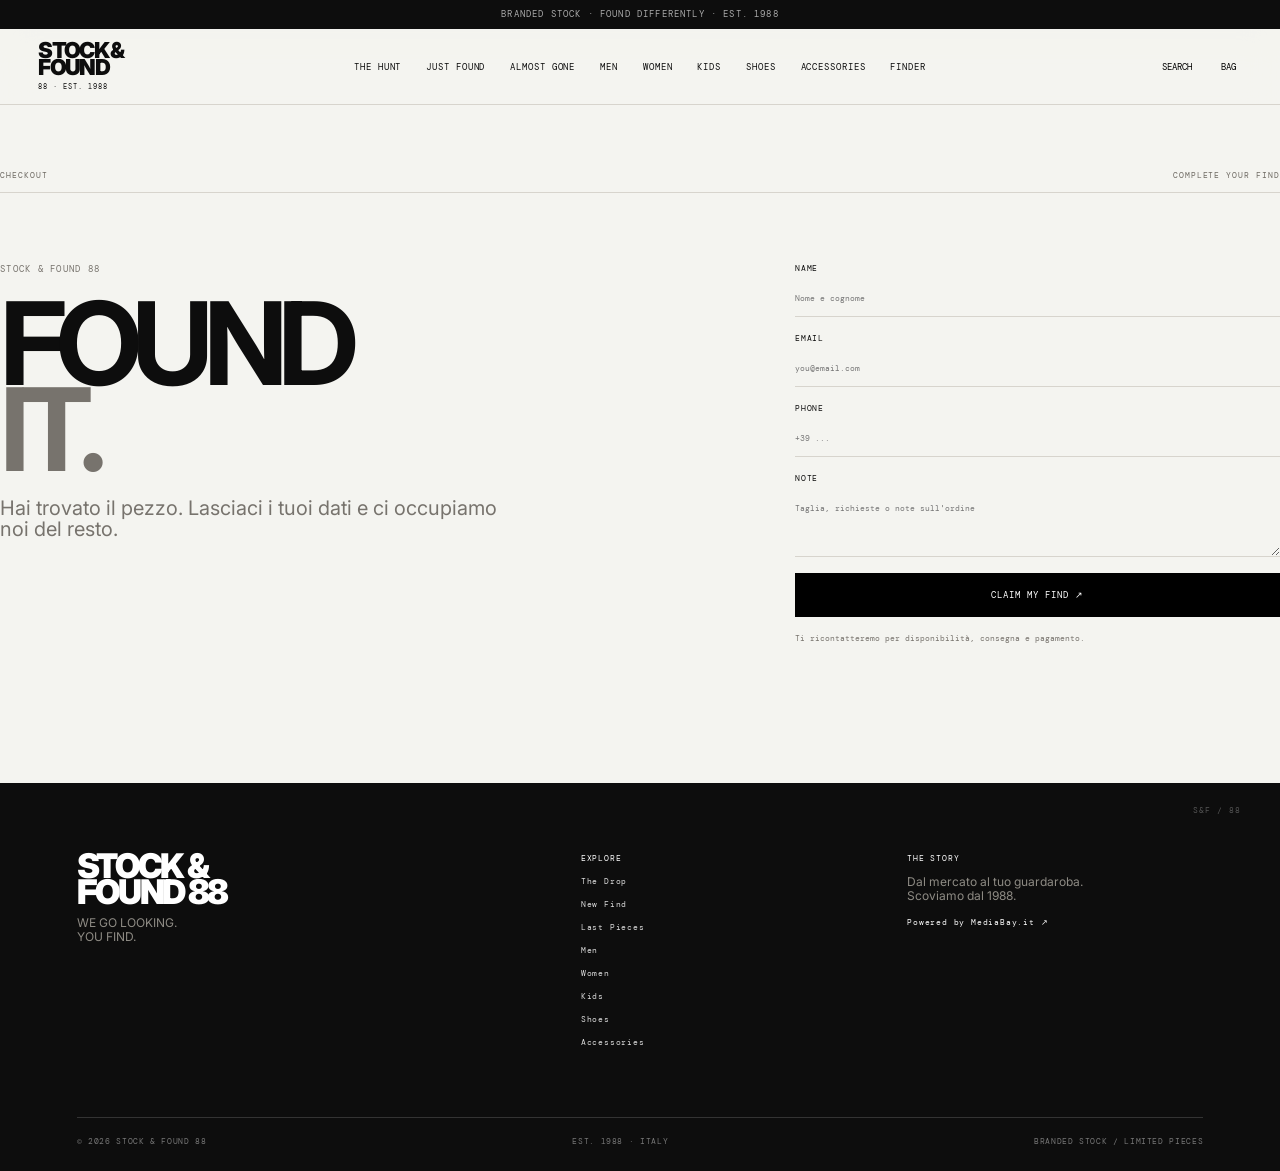
==== checkout.html @ 6264e597 "V6.1 hard fix mobile layout menu and search" ====
<!doctype html><html lang="it"><head><meta charset="utf-8"><meta name="viewport" content="width=device-width,initial-scale=1,viewport-fit=cover"><title>Complete your find — STOCK & FOUND 88</title><link rel="preconnect" href="https://fonts.googleapis.com"><link rel="preconnect" href="https://fonts.gstatic.com" crossorigin><link href="https://fonts.googleapis.com/css2?family=DM+Mono:wght@400;500&family=Inter:wght@400;500;600;700;800;900&display=swap" rel="stylesheet"><link rel="stylesheet" href="styles.css?v=88.5"><link rel="stylesheet" href="v6.css?v=88.6"><link rel="stylesheet" href="v6.1.css?v=88.7"></head><body data-page="checkout"><div id="header"></div><main class="wrap checkout"><div class="line"><span>CHECKOUT</span><span>COMPLETE YOUR FIND</span></div><div class="checkout-grid"><div><div class="eyebrow">STOCK &amp; FOUND 88</div><h1>YOUR<br><em>FIND.</em></h1><p>Hai trovato il pezzo. Ora lasciaci i tuoi dati e ti ricontatteremo per completare l'ordine.</p></div><form id="checkoutForm"><label>NAME<input required name="name" placeholder="Nome e cognome"></label><label>EMAIL<input required type="email" name="email" placeholder="you@email.com"></label><label>PHONE<input name="phone" placeholder="+39 ..."></label><label>NOTE<textarea name="note" rows="4" placeholder="Taglia, richieste o note sull'ordine"></textarea></label><button class="btn dark" type="submit">CONFERMA LA RICHIESTA ↗</button><small>Ti ricontatteremo per disponibilità, consegna e pagamento.</small></form></div></main><div id="footer"></div><script src="js/app.js?v=88.5"></script><script src="js/personality.js?v=88.5"></script><script src="js/v5-interaction-fix.js?v=88.5"></script><script src="js/v6.js?v=88.6"></script><script src="js/v6.1.js?v=88.7"></script></body></html>
---- styles.css ----
:root{--black:#0d0d0d;--paper:#f4f4f0;--grey:#a7a39b;--muted:#77736d;--line:#d7d4cd;--white:#fff;--pad:clamp(18px,3vw,52px);--max:1540px;--ease:cubic-bezier(.2,.72,.2,1)}*{box-sizing:border-box}html{scroll-behavior:smooth}body{margin:0;background:var(--paper);color:var(--black);font-family:Inter,Arial,sans-serif;-webkit-font-smoothing:antialiased}body.lock{overflow:hidden}a{color:inherit;text-decoration:none}button,input,textarea{font:inherit}.wrap{width:min(calc(100% - 2 * var(--pad)),var(--max));margin:auto}.utility{height:29px;background:var(--black);color:#aaa;font:9px/29px 'DM Mono',monospace;letter-spacing:.13em;text-align:center;text-transform:uppercase}.header{height:76px;position:sticky;top:0;z-index:80;background:rgba(244,244,240,.94);backdrop-filter:blur(18px);border-bottom:1px solid var(--line)}.head{height:100%;padding:0 var(--pad);display:grid;grid-template-columns:1fr auto 1fr;align-items:center}.logo{font-weight:900;font-size:22px;line-height:.76;letter-spacing:-.075em}.logo small{display:block;margin-top:7px;font:7px 'DM Mono',monospace;letter-spacing:.14em}.nav{display:flex;gap:25px;font:9px 'DM Mono',monospace;letter-spacing:.1em}.nav a{position:relative}.nav a:after{content:'';position:absolute;left:0;right:100%;bottom:-8px;height:1px;background:var(--black);transition:right .3s}.nav a:hover:after{right:0}.actions{justify-self:end;display:flex;align-items:center;gap:17px;font:9px 'DM Mono',monospace;letter-spacing:.1em}.actions button,.menu{border:0;background:none;cursor:pointer}.menu{display:none;font-size:19px}.hero{min-height:calc(100svh - 105px);display:grid;grid-template-columns:42% 58%;background:var(--black);color:#fff}.hero-copy{padding:38px var(--pad) 42px;display:flex;flex-direction:column;justify-content:space-between}.eyebrow{font:9px 'DM Mono',monospace;letter-spacing:.14em;color:var(--muted)}.hero .eyebrow{color:#8e8b84}.hero h1{font-size:clamp(68px,10vw,155px);line-height:.76;letter-spacing:-.095em;margin:0}.hero h1 span{display:block}.hero h1 em{font-style:normal;color:#8b8881}.hero-copy p{font-size:clamp(19px,2vw,27px);line-height:1.02;letter-spacing:-.04em;color:#bdbab3;margin:28px 0 0}.hero-copy p strong{color:#fff}.hero-bottom{display:flex;align-items:end;justify-content:space-between;gap:20px}.hero-bottom>span{font:8px 'DM Mono',monospace;color:#777;letter-spacing:.1em}.hero-img{position:relative;display:block;overflow:hidden;background:#222}.hero-img img{width:100%;height:100%;object-fit:cover;display:block;filter:saturate(.82);transition:transform 1.2s var(--ease)}.hero-img:hover img{transform:scale(1.035)}.hero-code{position:absolute;top:25px;right:27px;font:9px 'DM Mono',monospace;letter-spacing:.12em}.hero-tag{position:absolute;left:27px;bottom:27px;border:1px solid rgba(255,255,255,.65);padding:12px 14px;font:9px/1.4 'DM Mono',monospace;letter-spacing:.1em}.btn{display:inline-flex;align-items:center;justify-content:center;gap:16px;padding:16px 20px;font:9px 'DM Mono',monospace;letter-spacing:.11em;border:0;cursor:pointer}.btn.light{background:#fff;color:#000}.btn.dark{background:#000;color:#fff}.btn b{font-size:12px}.marquee{overflow:hidden;white-space:nowrap;border-top:1px solid var(--line);border-bottom:1px solid var(--line);padding:20px 0;font-size:clamp(23px,3.5vw,52px);font-weight:900;letter-spacing:-.055em}.marquee div{display:inline-block;animation:marquee 24s linear infinite}.marquee i{font-style:normal;color:#8c8880;padding:0 20px}@keyframes marquee{to{transform:translateX(-50%)}}.section{padding:clamp(90px,12vw,175px) 0}.line{display:flex;justify-content:space-between;gap:20px;border-bottom:1px solid var(--line);padding-bottom:12px;font:8px 'DM Mono',monospace;letter-spacing:.12em;color:#6d6962}.manifesto{display:grid;grid-template-columns:1.2fr .8fr;gap:8vw;margin-top:55px}.manifesto h2{font-size:clamp(64px,9vw,140px);line-height:.77;letter-spacing:-.085em;margin:0}.manifesto em,.darkband em,.split em,.closing em,.shop-title em,.checkout h1 em{font-style:normal;color:#77736d}.manifesto p{font-size:clamp(20px,2vw,28px);line-height:1.06;letter-spacing:-.035em;margin:0 0 35px}.arrow{display:inline-flex;padding-bottom:8px;border-bottom:1px solid currentColor;font:9px 'DM Mono',monospace;letter-spacing:.11em}.grid{display:grid;grid-template-columns:repeat(4,1fr);gap:12px;margin-top:34px}.card{display:block;min-width:0}.media{aspect-ratio:4/5;background:#e5e2db;overflow:hidden;position:relative}.media img{width:100%;height:100%;object-fit:cover;display:block;transition:transform .8s var(--ease)}.card:hover .media img{transform:scale(1.035)}.badge{position:absolute;top:12px;left:12px;background:#fff;padding:7px 9px;font:8px 'DM Mono',monospace;letter-spacing:.08em}.meta{padding:13px 0 22px}.meta small,.meta span{display:block;font:8px 'DM Mono',monospace;letter-spacing:.08em}.meta strong{display:block;font-size:14px;line-height:1.1;margin:6px 0}.meta del{color:#8a8780;margin-right:6px}.section-cta{display:flex;justify-content:flex-end;margin-top:12px}.darkband{background:var(--black);color:#fff;padding:clamp(90px,12vw,180px) 0}.darkband-inner{display:grid;grid-template-columns:1.2fr .8fr;gap:8vw;align-items:end}.darkband h2{font-size:clamp(65px,9vw,145px);line-height:.76;letter-spacing:-.085em;margin:32px 0 0}.darkband p{font-size:22px;line-height:1.05;color:#aaa69f;max-width:480px;margin:0 0 34px}.categories{padding:clamp(90px,12vw,160px) 0}.category-grid{display:grid;grid-template-columns:repeat(5,1fr);margin-top:20px;border-left:1px solid var(--line)}.category-grid a{min-height:230px;border-right:1px solid var(--line);border-bottom:1px solid var(--line);padding:18px;display:flex;flex-direction:column;justify-content:space-between;transition:background .3s,color .3s}.category-grid a:hover{background:#0d0d0d;color:#fff}.category-grid span,.category-grid i{font:8px 'DM Mono',monospace;color:#77736d}.category-grid i{align-self:flex-end}.category-grid b{font-size:clamp(22px,3vw,42px);letter-spacing:-.06em}.split{display:grid;grid-template-columns:1fr 1fr;min-height:700px;background:#111;color:#fff}.split .image{min-height:600px;overflow:hidden}.split .image img{width:100%;height:100%;object-fit:cover;filter:grayscale(.15);display:block}.split .copy{padding:80px var(--pad);display:flex;flex-direction:column;justify-content:center}.split .copy h2{font-size:clamp(62px,8vw,125px);line-height:.76;letter-spacing:-.085em;margin:32px 0}.split .copy p{font-size:20px;line-height:1.05;color:#aaa69f;max-width:500px}.stamp{margin-top:70px;font:8px 'DM Mono',monospace;letter-spacing:.12em;color:#666}.closing{padding:clamp(100px,14vw,200px) 0}.closing h2{font-size:clamp(62px,9vw,145px);line-height:.76;letter-spacing:-.085em;margin:32px 0 45px}.foot{background:#0d0d0d;color:#fff;padding:70px var(--pad) 25px}.footgrid{width:min(calc(100% - 2*var(--pad)),var(--max));margin:auto;display:grid;grid-template-columns:1.4fr .8fr 1fr;gap:7vw}.footbrand{font-weight:900;font-size:34px;line-height:.75;letter-spacing:-.07em}.foot p{color:#8e8b84;font-size:12px;line-height:1.2}.foot small,.foot a{display:block;font:8px 'DM Mono',monospace;letter-spacing:.1em}.foot a{margin-top:13px;color:#ddd}.footbottom{width:min(calc(100% - 2*var(--pad)),var(--max));margin:70px auto 0;border-top:1px solid #333;padding-top:18px;display:flex;justify-content:space-between;gap:15px;color:#777;font:8px 'DM Mono',monospace;letter-spacing:.08em}.footpowered{color:#fff!important}.overlay{position:fixed;inset:0;background:rgba(0,0,0,.46);z-index:90;opacity:0;visibility:hidden;transition:.3s}.overlay.open{opacity:1;visibility:visible}.cart{position:fixed;z-index:100;right:0;top:0;height:100dvh;width:min(440px,100%);background:var(--paper);transform:translateX(100%);transition:transform .45s var(--ease);padding:25px;display:flex;flex-direction:column}.cart.open{transform:none}.carttop{display:flex;justify-content:space-between;border-bottom:1px solid var(--line);padding-bottom:16px;font:9px 'DM Mono',monospace;letter-spacing:.1em}.carttop button{border:0;background:none;cursor:pointer}.cartlist{flex:1;overflow:auto;padding:20px 0}.cartitem{display:grid;grid-template-columns:76px 1fr;gap:14px;margin-bottom:20px}.cartitem img{width:76px;height:96px;object-fit:cover;background:#ddd}.cartitem small,.cartitem span{display:block;font:8px 'DM Mono',monospace;color:#777}.cartitem strong{display:block;font-size:13px;margin:5px 0}.cartbottom{border-top:1px solid var(--line);padding-top:18px}.carttotal{display:flex;justify-content:space-between;font:9px 'DM Mono',monospace;margin-bottom:15px}.cartbottom .btn{width:100%}.shop-page{padding-top:65px}.shophead{padding-bottom:20px}.shop-title{display:grid;grid-template-columns:1fr .5fr;gap:8vw;align-items:end;padding:50px 0 45px}.shop-title h1{font-size:clamp(80px,12vw,180px);line-height:.73;letter-spacing:-.095em;margin:15px 0 0}.shop-title p{font-size:20px;line-height:1.05;color:#77736d;margin:0 0 8px}.filters{display:flex;flex-wrap:wrap;gap:8px}.filter{border:1px solid var(--line);background:transparent;padding:10px 13px;font:8px 'DM Mono',monospace;letter-spacing:.1em;cursor:pointer}.filter.active,.filter:hover{background:#0d0d0d;color:#fff;border-color:#0d0d0d}.shop-tools{border-top:1px solid var(--line);border-bottom:1px solid var(--line);padding:13px 0;display:flex;justify-content:space-between;font:8px 'DM Mono',monospace;letter-spacing:.1em;color:#77736d}.shop-grid-section{padding-top:20px}.crumb{padding:28px 0 0;font:8px 'DM Mono',monospace;letter-spacing:.1em;color:#77736d}.product{display:grid;grid-template-columns:1.1fr .9fr;gap:8vw;padding:25px 0 120px}.product-image{background:#e4e1da;min-height:720px}.product-image img{width:100%;height:100%;min-height:720px;object-fit:cover;display:block}.product-info{padding-top:30px;position:sticky;top:120px;height:max-content}.product-info h1{font-size:clamp(42px,6vw,86px);line-height:.82;letter-spacing:-.075em;margin:25px 0}.price{font:14px 'DM Mono',monospace;border-bottom:1px solid var(--line);padding-bottom:20px}.price del{color:#888;margin-left:10px}.product-info>p{font-size:18px;line-height:1.08;max-width:520px;color:#65615b}.sizes{display:flex;flex-wrap:wrap;gap:6px;margin:12px 0 20px}.size{min-width:48px;padding:12px;border:1px solid var(--line);background:transparent;font:9px 'DM Mono',monospace;cursor:pointer}.size.active,.size:hover{background:#0d0d0d;color:#fff;border-color:#0d0d0d}.add{width:100%;padding:18px;background:#0d0d0d;color:#fff;border:0;font:9px 'DM Mono',monospace;letter-spacing:.11em;cursor:pointer}.note{margin-top:18px;padding-top:18px;border-top:1px solid var(--line);font:8px/1.5 'DM Mono',monospace;color:#77736d}.checkout{padding-top:65px;padding-bottom:140px}.checkout-grid{display:grid;grid-template-columns:1fr .7fr;gap:8vw;padding-top:70px}.checkout h1{font-size:clamp(70px,9vw,140px);line-height:.75;letter-spacing:-.085em;margin:25px 0}.checkout-grid>div>p{font-size:20px;line-height:1.05;color:#77736d;max-width:520px}.checkout form{display:grid;gap:16px}.checkout label{display:grid;gap:7px;font:8px 'DM Mono',monospace;letter-spacing:.1em}.checkout input,.checkout textarea{width:100%;border:0;border-bottom:1px solid var(--line);background:transparent;padding:13px 0;outline:0}.checkout textarea{resize:vertical}.checkout small{font:8px 'DM Mono',monospace;color:#77736d}@media(max-width:900px){.nav{display:none}.menu{display:block}.head{grid-template-columns:40px 1fr auto}.logo{text-align:center;font-size:20px}.hero{grid-template-columns:1fr;min-height:auto}.hero-copy{min-height:570px}.hero-img{height:70svh;min-height:470px}.hero-bottom{align-items:center}.grid{grid-template-columns:repeat(2,1fr)}.manifesto,.darkband-inner,.shop-title,.checkout-grid,.product{grid-template-columns:1fr}.manifesto{gap:50px}.darkband-inner{gap:55px}.category-grid{grid-template-columns:repeat(2,1fr)}.category-grid a{min-height:180px}.split{grid-template-columns:1fr}.split .image{min-height:500px}.split .copy{min-height:550px}.footgrid{grid-template-columns:1fr 1fr}.product-image,.product-image img{min-height:550px}.product-info{position:static}.shop-page{padding-top:40px}}@media(max-width:600px){.utility{font-size:7px}.hero-copy{min-height:510px;padding-top:25px}.hero h1{font-size:clamp(62px,19vw,105px)}.hero-copy p{font-size:20px}.hero-bottom{display:block}.hero-bottom .btn{margin-bottom:18px}.hero-bottom>span{display:block}.hero-img{height:62svh;min-height:430px}.hero-tag{font-size:8px;left:16px;bottom:16px}.hero-code{right:16px;top:16px}.section{padding:75px 0}.line{font-size:7px}.manifesto h2,.darkband h2,.split .copy h2,.closing h2{font-size:clamp(58px,17vw,96px)}.manifesto p,.darkband p{font-size:18px}.grid{gap:8px}.meta{padding:10px 0 18px}.meta strong{font-size:12px}.category-grid a{min-height:150px;padding:13px}.category-grid b{font-size:24px}.split .image{min-height:430px}.split .copy{padding:70px var(--pad);min-height:500px}.footgrid{grid-template-columns:1fr;gap:35px}.footbottom{margin-top:50px;flex-direction:column}.shop-title{padding:35px 0}.shop-title h1{font-size:clamp(72px,22vw,120px)}.shop-title p{font-size:18px}.filters{gap:6px}.filter{padding:9px 10px}.shop-tools{font-size:7px}.product{padding-bottom:80px}.product-image,.product-image img{min-height:480px}.product-info h1{font-size:52px}.checkout{padding-top:40px}.checkout-grid{padding-top:50px}.checkout h1{font-size:78px}}
/* STOCK & FOUND 88 — V4 ART DIRECTION
   Copy-first editorial layer: asymmetry, stronger hierarchy, quieter luxury.
*/
.hero{position:relative;overflow:hidden}
.hero-copy{position:relative;z-index:2}
.hero-copy:after{content:'88';position:absolute;right:-.04em;bottom:-.18em;font:900 clamp(180px,24vw,420px)/.7 Inter,sans-serif;letter-spacing:-.12em;color:rgba(255,255,255,.035);pointer-events:none}
.hero-img:before{content:'FOUND / 0088';position:absolute;left:27px;top:25px;z-index:2;font:8px 'DM Mono',monospace;letter-spacing:.14em;color:rgba(255,255,255,.72)}
.hero-tag{backdrop-filter:blur(8px);background:rgba(0,0,0,.12)}
.marquee{background:var(--paper)}
.marquee div{animation-duration:30s}
.card .media:after{content:'';position:absolute;inset:0;border:1px solid rgba(13,13,13,.06);pointer-events:none}
.card .meta{position:relative}
.card .meta:before{content:'FIND';position:absolute;right:0;top:14px;font:7px 'DM Mono',monospace;letter-spacing:.12em;color:#aaa69f}
.drop .grid{margin-top:45px}
.darkband{position:relative;overflow:hidden}
.darkband:after{content:'MARKET → ONLINE';position:absolute;right:-10px;bottom:30px;transform:rotate(-90deg);transform-origin:right bottom;font:8px 'DM Mono',monospace;letter-spacing:.18em;color:#3d3b38}
.category-grid a{min-height:250px}
.category-grid a:nth-child(3){background:#ebe9e3}
.category-grid a:nth-child(3):hover{background:#0d0d0d}
.category-grid a:nth-child(5){grid-column:span 2}
.split{position:relative}
.split .image{position:relative}
.split .image:after{content:'EST. 1988';position:absolute;right:22px;bottom:20px;font:8px 'DM Mono',monospace;letter-spacing:.13em;color:#fff}
.split .copy{position:relative}
.split .copy:before{content:'88';position:absolute;right:var(--pad);top:55px;font:900 120px/.7 Inter,sans-serif;letter-spacing:-.1em;color:#1f1f1f}
.closing{background:var(--paper);position:relative}
.closing .wrap{position:relative}
.closing .wrap:after{content:'FOUND DIFFERENTLY';position:absolute;right:var(--pad);bottom:0;font:8px 'DM Mono',monospace;letter-spacing:.14em;color:#aaa69f}
.foot{position:relative}
.foot:before{content:'S&F / 88';position:absolute;right:var(--pad);top:22px;font:8px 'DM Mono',monospace;letter-spacing:.14em;color:#555}
.product-image{position:relative}
.product-image:after{content:'FOUND / SELECTED STOCK';position:absolute;left:18px;bottom:18px;padding:8px 10px;background:rgba(244,244,240,.92);font:8px 'DM Mono',monospace;letter-spacing:.1em}
.product-info h1{max-width:720px}
.add{transition:transform .25s var(--ease),letter-spacing .25s var(--ease)}
.add:hover{transform:translateY(-2px);letter-spacing:.15em}
.btn{transition:transform .25s var(--ease),background .25s var(--ease)}
.btn:hover{transform:translateY(-2px)}
@media(max-width:900px){
 .category-grid a{min-height:190px}
 .category-grid a:nth-child(5){grid-column:span 2}
 .hero-copy:after{font-size:220px}
 .darkband:after{display:none}
}
@media(max-width:600px){
 .hero-copy:after{font-size:170px;right:-15px;bottom:-5px}
 .hero-img:before{left:16px;top:16px}
 .hero-tag{background:rgba(0,0,0,.2)}
 .drop .grid{margin-top:32px}
 .category-grid a{min-height:155px}
 .category-grid a:nth-child(5){grid-column:span 2}
 .split .copy:before{font-size:90px;top:30px}
 .closing .wrap:after{display:none}
 .foot:before{display:none}
 .product-image:after{left:12px;bottom:12px;font-size:7px}
}
/* V4 STORE-HOME FEATURE LAYER */
.home-discovery{padding:clamp(75px,10vw,145px) 0}
.discovery-grid{display:grid;grid-template-columns:repeat(4,1fr);border-left:1px solid var(--line);margin-top:28px}
.discovery-grid a{min-height:300px;border-right:1px solid var(--line);border-bottom:1px solid var(--line);padding:18px;display:flex;flex-direction:column;justify-content:space-between;transition:.3s}
.discovery-grid a:hover{background:#0d0d0d;color:#fff}
.discovery-grid span,.discovery-grid small{font:8px 'DM Mono',monospace;letter-spacing:.12em;color:#77736d}
.discovery-grid a:hover span,.discovery-grid a:hover small{color:#aaa69f}
.discovery-grid b{font-size:clamp(28px,3.7vw,58px);line-height:.8;letter-spacing:-.07em}
.discovery-grid em{font-style:normal;color:#77736d}
.brand-wall{display:grid;grid-template-columns:repeat(3,1fr);margin-top:30px;border-left:1px solid var(--line)}
.brand-wall a{min-height:145px;padding:18px;border-right:1px solid var(--line);border-bottom:1px solid var(--line);display:flex;flex-direction:column;justify-content:space-between;transition:.3s}
.brand-wall a:hover{background:#0d0d0d;color:#fff}
.brand-wall span,.brand-wall i{font:8px 'DM Mono',monospace;color:#77736d}
.brand-wall b{font-size:clamp(22px,3vw,42px);letter-spacing:-.06em}
.brand-wall i{align-self:flex-end}
.brand-empty{padding:35px;font:9px 'DM Mono',monospace;color:#77736d}
.newsletter{background:#0d0d0d;color:#fff;padding:clamp(80px,10vw,150px) 0}
.newsletter-inner{display:grid;grid-template-columns:1fr .7fr;gap:8vw;align-items:end}
.newsletter h2{font-size:clamp(58px,8vw,125px);line-height:.76;letter-spacing:-.08em;margin:25px 0}
.newsletter p{max-width:500px;color:#aaa69f;font-size:20px;line-height:1.05}
.newsletter form{display:grid;gap:20px}
.newsletter label{font:8px 'DM Mono',monospace;letter-spacing:.1em}
.newsletter input{display:block;width:100%;margin-top:8px;padding:15px 0;border:0;border-bottom:1px solid #444;background:transparent;color:#fff;outline:none}
.newsletter input::placeholder{color:#666}
.newsletter small{font:8px 'DM Mono',monospace;color:#777}
.search-panel{position:fixed;inset:105px 0 auto 0;z-index:79;background:rgba(244,244,240,.98);border-bottom:1px solid var(--line);transform:translateY(-120%);transition:.4s var(--ease);padding:25px var(--pad) 35px}
.search-panel.open{transform:none}
.search-inner{width:min(100%,var(--max));margin:auto;display:flex;gap:25px;align-items:center;border-bottom:1px solid var(--black);padding-bottom:14px}
.search-inner input{flex:1;border:0;background:transparent;outline:0;font-size:clamp(24px,4vw,55px);font-weight:700;letter-spacing:-.06em}
.search-inner button{border:0;background:none;font:8px 'DM Mono',monospace;cursor:pointer}
.search-results{width:min(100%,var(--max));margin:18px auto 0;display:grid;grid-template-columns:repeat(4,1fr);gap:12px}
.search-results a{display:grid;grid-template-columns:55px 1fr;gap:10px;align-items:center}
.search-results img{width:55px;height:68px;object-fit:cover}
.search-results small,.search-results span{display:block;font:7px 'DM Mono',monospace;color:#777}
.search-results strong{display:block;font-size:12px;margin:3px 0}
.search-results>p{font:9px 'DM Mono',monospace;color:#777}
@media(max-width:900px){.discovery-grid{grid-template-columns:repeat(2,1fr)}.brand-wall{grid-template-columns:repeat(2,1fr)}.newsletter-inner{grid-template-columns:1fr;gap:45px}.search-results{grid-template-columns:repeat(2,1fr)}}
@media(max-width:600px){.discovery-grid{grid-template-columns:1fr 1fr}.discovery-grid a{min-height:190px;padding:13px}.discovery-grid b{font-size:27px}.brand-wall{grid-template-columns:1fr 1fr}.brand-wall a{min-height:120px;padding:13px}.brand-wall b{font-size:20px}.newsletter h2{font-size:clamp(55px,16vw,90px)}.newsletter p{font-size:18px}.search-panel{inset:105px 0 auto 0;padding:20px 16px 25px}.search-results{grid-template-columns:1fr}.search-inner input{font-size:28px}}
/* V5 — PERSONALITY / HUNT LANGUAGE */
:root{
  --hunt-red:#c43b2f;
}
body:after{
  content:'';
  position:fixed;
  inset:0;
  pointer-events:none;
  z-index:9999;
  border:0 solid transparent;
}
.hero .hero-tag,
.badge{
  text-transform:uppercase;
}
.hero .hero-tag:before{
  content:'FOUND / ';
  opacity:.55;
}
.discovery-grid a:nth-child(2) b em{
  color:var(--hunt-red);
}
.discovery-grid a:hover b em{
  color:#aaa69f;
}
.card .badge{
  letter-spacing:.12em;
}
.card:hover .badge{
  background:#0d0d0d;
  color:#fff;
}
.product-info .add{
  text-transform:uppercase;
}
.newsletter{
  position:relative;
  overflow:hidden;
}
.newsletter:after{
  content:'KEEP LOOKING.';
  position:absolute;
  right:-20px;
  bottom:-35px;
  font:900 clamp(100px,16vw,260px)/.7 Inter,sans-serif;
  letter-spacing:-.1em;
  color:rgba(255,255,255,.035);
  pointer-events:none;
}
@media(max-width:600px){
  .newsletter:after{font-size:110px;right:-8px;bottom:-5px}
}
---- v6.css ----
/* STOCK & FOUND 88 — V6 REAL STORE */
.v6-finder{padding:clamp(80px,11vw,155px) 0;background:#ebe9e3}
.v6-finder .line{border-color:#c9c5bd}
.v6-finder-grid{display:grid;grid-template-columns:1.15fr .85fr;gap:8vw;margin-top:48px;align-items:end}
.v6-finder h2{font-size:clamp(62px,9vw,145px);line-height:.74;letter-spacing:-.09em;margin:0}
.v6-finder h2 em{font-style:normal;color:#77736d}
.v6-finder-copy p{font-size:clamp(18px,2vw,25px);line-height:1.04;max-width:500px;color:#55514b}
.v6-finder-form{display:grid;grid-template-columns:1fr 1fr;gap:10px;margin-top:32px}
.v6-finder-form label{font:8px 'DM Mono',monospace;letter-spacing:.12em}
.v6-finder-form select,.v6-finder-form input{width:100%;margin-top:8px;border:0;border-bottom:1px solid #aaa69f;background:transparent;padding:13px 0;outline:0;color:#0d0d0d}
.v6-finder-form .full{grid-column:1/-1}
.v6-finder-result{margin-top:28px;font:9px 'DM Mono',monospace;letter-spacing:.1em;color:#77736d;min-height:16px}
.v6-finder .btn{margin-top:18px}
.v6-huntband{background:#0d0d0d;color:#fff;padding:clamp(80px,10vw,145px) 0}
.v6-hunt-grid{display:grid;grid-template-columns:1fr 1fr;gap:8vw;align-items:end}
.v6-hunt-grid h2{font-size:clamp(60px,8vw,130px);line-height:.75;letter-spacing:-.085em;margin:25px 0 0}
.v6-hunt-grid h2 em{font-style:normal;color:#77736d}
.v6-hunt-grid p{font-size:20px;line-height:1.05;color:#aaa69f;max-width:500px}
.v6-status{font:8px 'DM Mono',monospace;letter-spacing:.1em;margin-top:9px;color:#77736d}
.v6-card-stock{display:flex;justify-content:space-between;gap:10px;align-items:center}
.v6-card-stock .v6-status{margin:0}
.v6-real-store-note{font:8px 'DM Mono',monospace;letter-spacing:.1em;color:#77736d;margin-top:20px}
.v6-newsletter-clean small{display:none!important}
.mobile-menu .v6-finder-link{border-top:1px solid rgba(0,0,0,.12);margin-top:8px;padding-top:24px}
@media(max-width:900px){
 .v6-finder-grid,.v6-hunt-grid{grid-template-columns:1fr;gap:45px}
 .v6-finder-form{grid-template-columns:1fr 1fr}
}
@media(max-width:600px){
 .v6-finder{padding:75px 0}
 .v6-finder-grid{margin-top:35px}
 .v6-finder-form{grid-template-columns:1fr}
 .v6-finder-form .full{grid-column:auto}
 .v6-finder h2{font-size:clamp(58px,18vw,94px)}
 .v6-hunt-grid h2{font-size:clamp(58px,17vw,94px)}
}
---- v6.1.css ----
/* V6.1 — MOBILE / LAYOUT HARD FIX */
html,body{width:100%!important;max-width:none!important;overflow-x:hidden!important}
main{width:100%!important;max-width:none!important;margin:0!important;padding-left:0!important;padding-right:0!important}
.hero{width:100%!important;max-width:none!important}
.hero-copy,.hero-img{min-width:0!important}
@media(max-width:900px){
  .hero{display:grid!important;grid-template-columns:1fr!important;width:100%!important}
  .hero-copy{width:100%!important}
  .hero-img{width:100%!important}
}
/* SEARCH MUST BE CLOSED ON LOAD */
.search-panel{
  display:none!important;
  visibility:hidden!important;
  opacity:0!important;
  pointer-events:none!important;
  transform:none!important;
}
.search-panel.open{
  display:block!important;
  visibility:visible!important;
  opacity:1!important;
  pointer-events:auto!important;
  transform:none!important;
}
@media(max-width:900px){
  .search-panel{top:105px!important;left:0!important;right:0!important;width:100%!important}
}
/* MOBILE MENU */
.mobile-menu{
  position:fixed!important;
  inset:0!important;
  width:100%!important;
  height:100dvh!important;
  z-index:9990!important;
  background:var(--paper,#f4f4f0)!important;
  overflow:auto!important;
  padding:90px 24px 30px!important;
  display:flex!important;
  flex-direction:column!important;
  gap:0!important;
  visibility:hidden!important;
  opacity:0!important;
  pointer-events:none!important;
  transform:translateX(100%)!important;
  transition:transform .35s ease,opacity .2s ease!important;
}
.mobile-menu.open{
  visibility:visible!important;
  opacity:1!important;
  pointer-events:auto!important;
  transform:translateX(0)!important;
}
.mobile-menu a{
  display:block!important;
  padding:18px 0!important;
  border-bottom:1px solid var(--line,#d7d4cd)!important;
  font:900 clamp(28px,8vw,48px)/.9 Inter,Arial,sans-serif!important;
  letter-spacing:-.06em!important;
}
.mobile-menu-top{
  position:absolute!important;
  top:24px!important;
  left:24px!important;
  right:24px!important;
  display:flex!important;
  justify-content:space-between!important;
  align-items:center!important;
  font:8px 'DM Mono',monospace!important;
  letter-spacing:.1em!important;
}
.mobile-menu-top button{
  border:0!important;
  background:none!important;
  font:8px 'DM Mono',monospace!important;
  cursor:pointer!important;
}
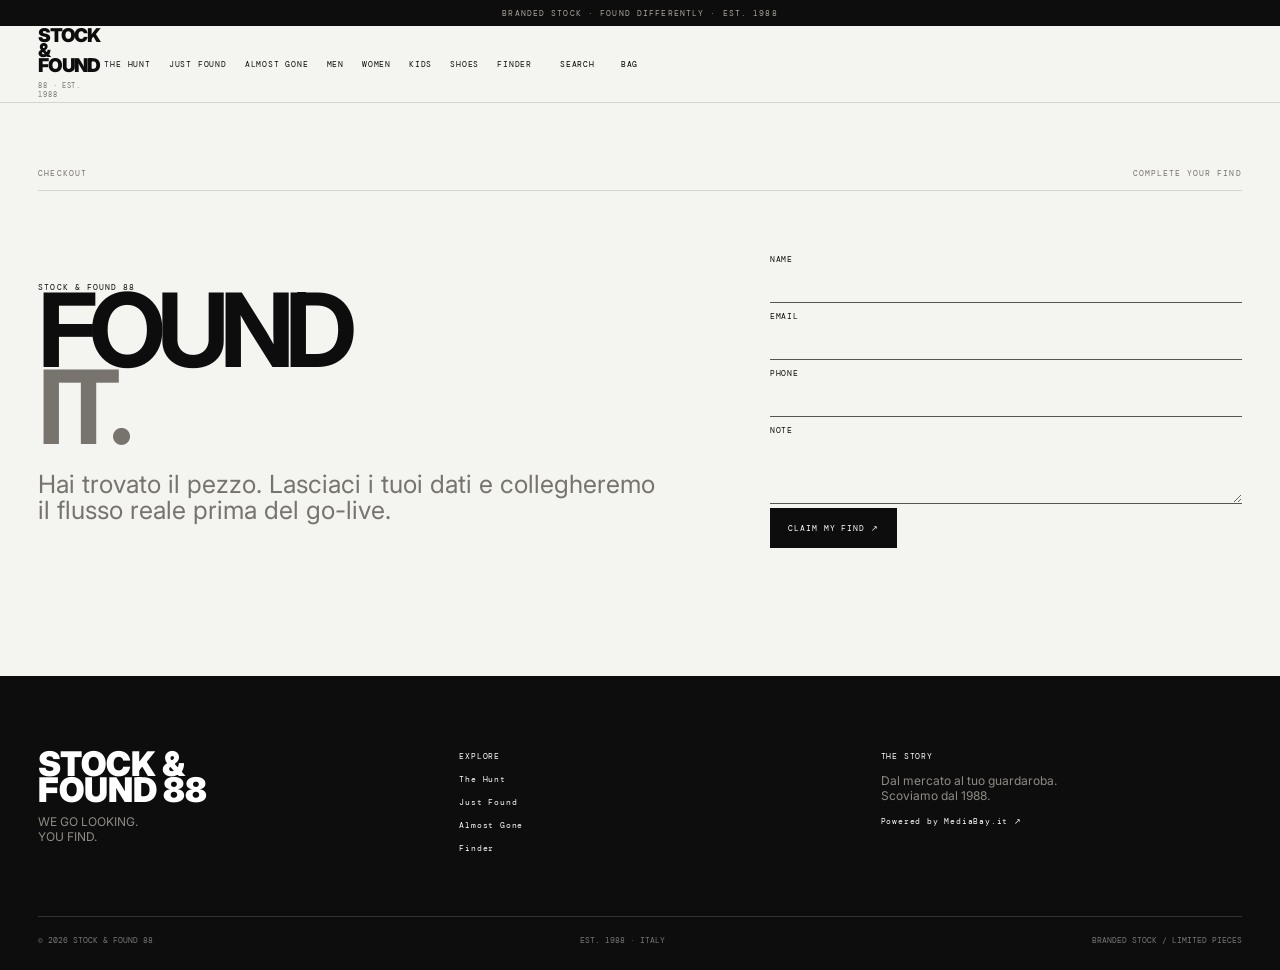
==== commit 0cd0bab4: "V7.1 clean storefront and product library" ====
--- a/checkout.html
+++ b/checkout.html
@@ -1 +1 @@
-<!doctype html><html lang="it"><head><meta charset="utf-8"><meta name="viewport" content="width=device-width,initial-scale=1,viewport-fit=cover"><title>Complete your find — STOCK & FOUND 88</title><link rel="preconnect" href="https://fonts.googleapis.com"><link rel="preconnect" href="https://fonts.gstatic.com" crossorigin><link href="https://fonts.googleapis.com/css2?family=DM+Mono:wght@400;500&family=Inter:wght@400;500;600;700;800;900&display=swap" rel="stylesheet"><link rel="stylesheet" href="styles.css?v=88.5"><link rel="stylesheet" href="v6.css?v=88.6"><link rel="stylesheet" href="v6.1.css?v=88.7"></head><body data-page="checkout"><div id="header"></div><main class="wrap checkout"><div class="line"><span>CHECKOUT</span><span>COMPLETE YOUR FIND</span></div><div class="checkout-grid"><div><div class="eyebrow">STOCK &amp; FOUND 88</div><h1>YOUR<br><em>FIND.</em></h1><p>Hai trovato il pezzo. Ora lasciaci i tuoi dati e ti ricontatteremo per completare l'ordine.</p></div><form id="checkoutForm"><label>NAME<input required name="name" placeholder="Nome e cognome"></label><label>EMAIL<input required type="email" name="email" placeholder="you@email.com"></label><label>PHONE<input name="phone" placeholder="+39 ..."></label><label>NOTE<textarea name="note" rows="4" placeholder="Taglia, richieste o note sull'ordine"></textarea></label><button class="btn dark" type="submit">CONFERMA LA RICHIESTA ↗</button><small>Ti ricontatteremo per disponibilità, consegna e pagamento.</small></form></div></main><div id="footer"></div><script src="js/app.js?v=88.5"></script><script src="js/personality.js?v=88.5"></script><script src="js/v5-interaction-fix.js?v=88.5"></script><script src="js/v6.js?v=88.6"></script><script src="js/v6.1.js?v=88.7"></script></body></html>+<!doctype html><html lang="it"><head><meta charset="utf-8"><meta name="viewport" content="width=device-width,initial-scale=1"><title>CHECKOUT — STOCK & FOUND 88</title><link rel="stylesheet" href="styles.css?v=88.10"></head><body data-page="checkout"><div id="header"></div><main class="wrap checkout section"><div class="line"><span>CHECKOUT</span><span>COMPLETE YOUR FIND</span></div><div class="manifesto"><div><div class="eyebrow">STOCK &amp; FOUND 88</div><h2>FOUND<br><em>IT.</em></h2><p>Hai trovato il pezzo. Lasciaci i tuoi dati e collegheremo il flusso reale prima del go-live.</p></div><form id="checkoutForm"><label>NAME<input required name="name"></label><label>EMAIL<input required type="email" name="email"></label><label>PHONE<input name="phone"></label><label>NOTE<textarea name="note" rows="4"></textarea></label><button class="btn dark" type="submit">CLAIM MY FIND ↗</button></form></div></main><div id="footer"></div><div id="overlay" class="overlay"></div><aside id="cart" class="cart"></aside><script src="js/app.js?v=88.10"></script></body></html>
--- a/styles.css
+++ b/styles.css
@@ -1,147 +1,3 @@
-:root{--black:#0d0d0d;--paper:#f4f4f0;--grey:#a7a39b;--muted:#77736d;--line:#d7d4cd;--white:#fff;--pad:clamp(18px,3vw,52px);--max:1540px;--ease:cubic-bezier(.2,.72,.2,1)}*{box-sizing:border-box}html{scroll-behavior:smooth}body{margin:0;background:var(--paper);color:var(--black);font-family:Inter,Arial,sans-serif;-webkit-font-smoothing:antialiased}body.lock{overflow:hidden}a{color:inherit;text-decoration:none}button,input,textarea{font:inherit}.wrap{width:min(calc(100% - 2 * var(--pad)),var(--max));margin:auto}.utility{height:29px;background:var(--black);color:#aaa;font:9px/29px 'DM Mono',monospace;letter-spacing:.13em;text-align:center;text-transform:uppercase}.header{height:76px;position:sticky;top:0;z-index:80;background:rgba(244,244,240,.94);backdrop-filter:blur(18px);border-bottom:1px solid var(--line)}.head{height:100%;padding:0 var(--pad);display:grid;grid-template-columns:1fr auto 1fr;align-items:center}.logo{font-weight:900;font-size:22px;line-height:.76;letter-spacing:-.075em}.logo small{display:block;margin-top:7px;font:7px 'DM Mono',monospace;letter-spacing:.14em}.nav{display:flex;gap:25px;font:9px 'DM Mono',monospace;letter-spacing:.1em}.nav a{position:relative}.nav a:after{content:'';position:absolute;left:0;right:100%;bottom:-8px;height:1px;background:var(--black);transition:right .3s}.nav a:hover:after{right:0}.actions{justify-self:end;display:flex;align-items:center;gap:17px;font:9px 'DM Mono',monospace;letter-spacing:.1em}.actions button,.menu{border:0;background:none;cursor:pointer}.menu{display:none;font-size:19px}.hero{min-height:calc(100svh - 105px);display:grid;grid-template-columns:42% 58%;background:var(--black);color:#fff}.hero-copy{padding:38px var(--pad) 42px;display:flex;flex-direction:column;justify-content:space-between}.eyebrow{font:9px 'DM Mono',monospace;letter-spacing:.14em;color:var(--muted)}.hero .eyebrow{color:#8e8b84}.hero h1{font-size:clamp(68px,10vw,155px);line-height:.76;letter-spacing:-.095em;margin:0}.hero h1 span{display:block}.hero h1 em{font-style:normal;color:#8b8881}.hero-copy p{font-size:clamp(19px,2vw,27px);line-height:1.02;letter-spacing:-.04em;color:#bdbab3;margin:28px 0 0}.hero-copy p strong{color:#fff}.hero-bottom{display:flex;align-items:end;justify-content:space-between;gap:20px}.hero-bottom>span{font:8px 'DM Mono',monospace;color:#777;letter-spacing:.1em}.hero-img{position:relative;display:block;overflow:hidden;background:#222}.hero-img img{width:100%;height:100%;object-fit:cover;display:block;filter:saturate(.82);transition:transform 1.2s var(--ease)}.hero-img:hover img{transform:scale(1.035)}.hero-code{position:absolute;top:25px;right:27px;font:9px 'DM Mono',monospace;letter-spacing:.12em}.hero-tag{position:absolute;left:27px;bottom:27px;border:1px solid rgba(255,255,255,.65);padding:12px 14px;font:9px/1.4 'DM Mono',monospace;letter-spacing:.1em}.btn{display:inline-flex;align-items:center;justify-content:center;gap:16px;padding:16px 20px;font:9px 'DM Mono',monospace;letter-spacing:.11em;border:0;cursor:pointer}.btn.light{background:#fff;color:#000}.btn.dark{background:#000;color:#fff}.btn b{font-size:12px}.marquee{overflow:hidden;white-space:nowrap;border-top:1px solid var(--line);border-bottom:1px solid var(--line);padding:20px 0;font-size:clamp(23px,3.5vw,52px);font-weight:900;letter-spacing:-.055em}.marquee div{display:inline-block;animation:marquee 24s linear infinite}.marquee i{font-style:normal;color:#8c8880;padding:0 20px}@keyframes marquee{to{transform:translateX(-50%)}}.section{padding:clamp(90px,12vw,175px) 0}.line{display:flex;justify-content:space-between;gap:20px;border-bottom:1px solid var(--line);padding-bottom:12px;font:8px 'DM Mono',monospace;letter-spacing:.12em;color:#6d6962}.manifesto{display:grid;grid-template-columns:1.2fr .8fr;gap:8vw;margin-top:55px}.manifesto h2{font-size:clamp(64px,9vw,140px);line-height:.77;letter-spacing:-.085em;margin:0}.manifesto em,.darkband em,.split em,.closing em,.shop-title em,.checkout h1 em{font-style:normal;color:#77736d}.manifesto p{font-size:clamp(20px,2vw,28px);line-height:1.06;letter-spacing:-.035em;margin:0 0 35px}.arrow{display:inline-flex;padding-bottom:8px;border-bottom:1px solid currentColor;font:9px 'DM Mono',monospace;letter-spacing:.11em}.grid{display:grid;grid-template-columns:repeat(4,1fr);gap:12px;margin-top:34px}.card{display:block;min-width:0}.media{aspect-ratio:4/5;background:#e5e2db;overflow:hidden;position:relative}.media img{width:100%;height:100%;object-fit:cover;display:block;transition:transform .8s var(--ease)}.card:hover .media img{transform:scale(1.035)}.badge{position:absolute;top:12px;left:12px;background:#fff;padding:7px 9px;font:8px 'DM Mono',monospace;letter-spacing:.08em}.meta{padding:13px 0 22px}.meta small,.meta span{display:block;font:8px 'DM Mono',monospace;letter-spacing:.08em}.meta strong{display:block;font-size:14px;line-height:1.1;margin:6px 0}.meta del{color:#8a8780;margin-right:6px}.section-cta{display:flex;justify-content:flex-end;margin-top:12px}.darkband{background:var(--black);color:#fff;padding:clamp(90px,12vw,180px) 0}.darkband-inner{display:grid;grid-template-columns:1.2fr .8fr;gap:8vw;align-items:end}.darkband h2{font-size:clamp(65px,9vw,145px);line-height:.76;letter-spacing:-.085em;margin:32px 0 0}.darkband p{font-size:22px;line-height:1.05;color:#aaa69f;max-width:480px;margin:0 0 34px}.categories{padding:clamp(90px,12vw,160px) 0}.category-grid{display:grid;grid-template-columns:repeat(5,1fr);margin-top:20px;border-left:1px solid var(--line)}.category-grid a{min-height:230px;border-right:1px solid var(--line);border-bottom:1px solid var(--line);padding:18px;display:flex;flex-direction:column;justify-content:space-between;transition:background .3s,color .3s}.category-grid a:hover{background:#0d0d0d;color:#fff}.category-grid span,.category-grid i{font:8px 'DM Mono',monospace;color:#77736d}.category-grid i{align-self:flex-end}.category-grid b{font-size:clamp(22px,3vw,42px);letter-spacing:-.06em}.split{display:grid;grid-template-columns:1fr 1fr;min-height:700px;background:#111;color:#fff}.split .image{min-height:600px;overflow:hidden}.split .image img{width:100%;height:100%;object-fit:cover;filter:grayscale(.15);display:block}.split .copy{padding:80px var(--pad);display:flex;flex-direction:column;justify-content:center}.split .copy h2{font-size:clamp(62px,8vw,125px);line-height:.76;letter-spacing:-.085em;margin:32px 0}.split .copy p{font-size:20px;line-height:1.05;color:#aaa69f;max-width:500px}.stamp{margin-top:70px;font:8px 'DM Mono',monospace;letter-spacing:.12em;color:#666}.closing{padding:clamp(100px,14vw,200px) 0}.closing h2{font-size:clamp(62px,9vw,145px);line-height:.76;letter-spacing:-.085em;margin:32px 0 45px}.foot{background:#0d0d0d;color:#fff;padding:70px var(--pad) 25px}.footgrid{width:min(calc(100% - 2*var(--pad)),var(--max));margin:auto;display:grid;grid-template-columns:1.4fr .8fr 1fr;gap:7vw}.footbrand{font-weight:900;font-size:34px;line-height:.75;letter-spacing:-.07em}.foot p{color:#8e8b84;font-size:12px;line-height:1.2}.foot small,.foot a{display:block;font:8px 'DM Mono',monospace;letter-spacing:.1em}.foot a{margin-top:13px;color:#ddd}.footbottom{width:min(calc(100% - 2*var(--pad)),var(--max));margin:70px auto 0;border-top:1px solid #333;padding-top:18px;display:flex;justify-content:space-between;gap:15px;color:#777;font:8px 'DM Mono',monospace;letter-spacing:.08em}.footpowered{color:#fff!important}.overlay{position:fixed;inset:0;background:rgba(0,0,0,.46);z-index:90;opacity:0;visibility:hidden;transition:.3s}.overlay.open{opacity:1;visibility:visible}.cart{position:fixed;z-index:100;right:0;top:0;height:100dvh;width:min(440px,100%);background:var(--paper);transform:translateX(100%);transition:transform .45s var(--ease);padding:25px;display:flex;flex-direction:column}.cart.open{transform:none}.carttop{display:flex;justify-content:space-between;border-bottom:1px solid var(--line);padding-bottom:16px;font:9px 'DM Mono',monospace;letter-spacing:.1em}.carttop button{border:0;background:none;cursor:pointer}.cartlist{flex:1;overflow:auto;padding:20px 0}.cartitem{display:grid;grid-template-columns:76px 1fr;gap:14px;margin-bottom:20px}.cartitem img{width:76px;height:96px;object-fit:cover;background:#ddd}.cartitem small,.cartitem span{display:block;font:8px 'DM Mono',monospace;color:#777}.cartitem strong{display:block;font-size:13px;margin:5px 0}.cartbottom{border-top:1px solid var(--line);padding-top:18px}.carttotal{display:flex;justify-content:space-between;font:9px 'DM Mono',monospace;margin-bottom:15px}.cartbottom .btn{width:100%}.shop-page{padding-top:65px}.shophead{padding-bottom:20px}.shop-title{display:grid;grid-template-columns:1fr .5fr;gap:8vw;align-items:end;padding:50px 0 45px}.shop-title h1{font-size:clamp(80px,12vw,180px);line-height:.73;letter-spacing:-.095em;margin:15px 0 0}.shop-title p{font-size:20px;line-height:1.05;color:#77736d;margin:0 0 8px}.filters{display:flex;flex-wrap:wrap;gap:8px}.filter{border:1px solid var(--line);background:transparent;padding:10px 13px;font:8px 'DM Mono',monospace;letter-spacing:.1em;cursor:pointer}.filter.active,.filter:hover{background:#0d0d0d;color:#fff;border-color:#0d0d0d}.shop-tools{border-top:1px solid var(--line);border-bottom:1px solid var(--line);padding:13px 0;display:flex;justify-content:space-between;font:8px 'DM Mono',monospace;letter-spacing:.1em;color:#77736d}.shop-grid-section{padding-top:20px}.crumb{padding:28px 0 0;font:8px 'DM Mono',monospace;letter-spacing:.1em;color:#77736d}.product{display:grid;grid-template-columns:1.1fr .9fr;gap:8vw;padding:25px 0 120px}.product-image{background:#e4e1da;min-height:720px}.product-image img{width:100%;height:100%;min-height:720px;object-fit:cover;display:block}.product-info{padding-top:30px;position:sticky;top:120px;height:max-content}.product-info h1{font-size:clamp(42px,6vw,86px);line-height:.82;letter-spacing:-.075em;margin:25px 0}.price{font:14px 'DM Mono',monospace;border-bottom:1px solid var(--line);padding-bottom:20px}.price del{color:#888;margin-left:10px}.product-info>p{font-size:18px;line-height:1.08;max-width:520px;color:#65615b}.sizes{display:flex;flex-wrap:wrap;gap:6px;margin:12px 0 20px}.size{min-width:48px;padding:12px;border:1px solid var(--line);background:transparent;font:9px 'DM Mono',monospace;cursor:pointer}.size.active,.size:hover{background:#0d0d0d;color:#fff;border-color:#0d0d0d}.add{width:100%;padding:18px;background:#0d0d0d;color:#fff;border:0;font:9px 'DM Mono',monospace;letter-spacing:.11em;cursor:pointer}.note{margin-top:18px;padding-top:18px;border-top:1px solid var(--line);font:8px/1.5 'DM Mono',monospace;color:#77736d}.checkout{padding-top:65px;padding-bottom:140px}.checkout-grid{display:grid;grid-template-columns:1fr .7fr;gap:8vw;padding-top:70px}.checkout h1{font-size:clamp(70px,9vw,140px);line-height:.75;letter-spacing:-.085em;margin:25px 0}.checkout-grid>div>p{font-size:20px;line-height:1.05;color:#77736d;max-width:520px}.checkout form{display:grid;gap:16px}.checkout label{display:grid;gap:7px;font:8px 'DM Mono',monospace;letter-spacing:.1em}.checkout input,.checkout textarea{width:100%;border:0;border-bottom:1px solid var(--line);background:transparent;padding:13px 0;outline:0}.checkout textarea{resize:vertical}.checkout small{font:8px 'DM Mono',monospace;color:#77736d}@media(max-width:900px){.nav{display:none}.menu{display:block}.head{grid-template-columns:40px 1fr auto}.logo{text-align:center;font-size:20px}.hero{grid-template-columns:1fr;min-height:auto}.hero-copy{min-height:570px}.hero-img{height:70svh;min-height:470px}.hero-bottom{align-items:center}.grid{grid-template-columns:repeat(2,1fr)}.manifesto,.darkband-inner,.shop-title,.checkout-grid,.product{grid-template-columns:1fr}.manifesto{gap:50px}.darkband-inner{gap:55px}.category-grid{grid-template-columns:repeat(2,1fr)}.category-grid a{min-height:180px}.split{grid-template-columns:1fr}.split .image{min-height:500px}.split .copy{min-height:550px}.footgrid{grid-template-columns:1fr 1fr}.product-image,.product-image img{min-height:550px}.product-info{position:static}.shop-page{padding-top:40px}}@media(max-width:600px){.utility{font-size:7px}.hero-copy{min-height:510px;padding-top:25px}.hero h1{font-size:clamp(62px,19vw,105px)}.hero-copy p{font-size:20px}.hero-bottom{display:block}.hero-bottom .btn{margin-bottom:18px}.hero-bottom>span{display:block}.hero-img{height:62svh;min-height:430px}.hero-tag{font-size:8px;left:16px;bottom:16px}.hero-code{right:16px;top:16px}.section{padding:75px 0}.line{font-size:7px}.manifesto h2,.darkband h2,.split .copy h2,.closing h2{font-size:clamp(58px,17vw,96px)}.manifesto p,.darkband p{font-size:18px}.grid{gap:8px}.meta{padding:10px 0 18px}.meta strong{font-size:12px}.category-grid a{min-height:150px;padding:13px}.category-grid b{font-size:24px}.split .image{min-height:430px}.split .copy{padding:70px var(--pad);min-height:500px}.footgrid{grid-template-columns:1fr;gap:35px}.footbottom{margin-top:50px;flex-direction:column}.shop-title{padding:35px 0}.shop-title h1{font-size:clamp(72px,22vw,120px)}.shop-title p{font-size:18px}.filters{gap:6px}.filter{padding:9px 10px}.shop-tools{font-size:7px}.product{padding-bottom:80px}.product-image,.product-image img{min-height:480px}.product-info h1{font-size:52px}.checkout{padding-top:40px}.checkout-grid{padding-top:50px}.checkout h1{font-size:78px}}
-/* STOCK & FOUND 88 — V4 ART DIRECTION
-   Copy-first editorial layer: asymmetry, stronger hierarchy, quieter luxury.
-*/
-.hero{position:relative;overflow:hidden}
-.hero-copy{position:relative;z-index:2}
-.hero-copy:after{content:'88';position:absolute;right:-.04em;bottom:-.18em;font:900 clamp(180px,24vw,420px)/.7 Inter,sans-serif;letter-spacing:-.12em;color:rgba(255,255,255,.035);pointer-events:none}
-.hero-img:before{content:'FOUND / 0088';position:absolute;left:27px;top:25px;z-index:2;font:8px 'DM Mono',monospace;letter-spacing:.14em;color:rgba(255,255,255,.72)}
-.hero-tag{backdrop-filter:blur(8px);background:rgba(0,0,0,.12)}
-.marquee{background:var(--paper)}
-.marquee div{animation-duration:30s}
-.card .media:after{content:'';position:absolute;inset:0;border:1px solid rgba(13,13,13,.06);pointer-events:none}
-.card .meta{position:relative}
-.card .meta:before{content:'FIND';position:absolute;right:0;top:14px;font:7px 'DM Mono',monospace;letter-spacing:.12em;color:#aaa69f}
-.drop .grid{margin-top:45px}
-.darkband{position:relative;overflow:hidden}
-.darkband:after{content:'MARKET → ONLINE';position:absolute;right:-10px;bottom:30px;transform:rotate(-90deg);transform-origin:right bottom;font:8px 'DM Mono',monospace;letter-spacing:.18em;color:#3d3b38}
-.category-grid a{min-height:250px}
-.category-grid a:nth-child(3){background:#ebe9e3}
-.category-grid a:nth-child(3):hover{background:#0d0d0d}
-.category-grid a:nth-child(5){grid-column:span 2}
-.split{position:relative}
-.split .image{position:relative}
-.split .image:after{content:'EST. 1988';position:absolute;right:22px;bottom:20px;font:8px 'DM Mono',monospace;letter-spacing:.13em;color:#fff}
-.split .copy{position:relative}
-.split .copy:before{content:'88';position:absolute;right:var(--pad);top:55px;font:900 120px/.7 Inter,sans-serif;letter-spacing:-.1em;color:#1f1f1f}
-.closing{background:var(--paper);position:relative}
-.closing .wrap{position:relative}
-.closing .wrap:after{content:'FOUND DIFFERENTLY';position:absolute;right:var(--pad);bottom:0;font:8px 'DM Mono',monospace;letter-spacing:.14em;color:#aaa69f}
-.foot{position:relative}
-.foot:before{content:'S&F / 88';position:absolute;right:var(--pad);top:22px;font:8px 'DM Mono',monospace;letter-spacing:.14em;color:#555}
-.product-image{position:relative}
-.product-image:after{content:'FOUND / SELECTED STOCK';position:absolute;left:18px;bottom:18px;padding:8px 10px;background:rgba(244,244,240,.92);font:8px 'DM Mono',monospace;letter-spacing:.1em}
-.product-info h1{max-width:720px}
-.add{transition:transform .25s var(--ease),letter-spacing .25s var(--ease)}
-.add:hover{transform:translateY(-2px);letter-spacing:.15em}
-.btn{transition:transform .25s var(--ease),background .25s var(--ease)}
-.btn:hover{transform:translateY(-2px)}
-@media(max-width:900px){
- .category-grid a{min-height:190px}
- .category-grid a:nth-child(5){grid-column:span 2}
- .hero-copy:after{font-size:220px}
- .darkband:after{display:none}
-}
-@media(max-width:600px){
- .hero-copy:after{font-size:170px;right:-15px;bottom:-5px}
- .hero-img:before{left:16px;top:16px}
- .hero-tag{background:rgba(0,0,0,.2)}
- .drop .grid{margin-top:32px}
- .category-grid a{min-height:155px}
- .category-grid a:nth-child(5){grid-column:span 2}
- .split .copy:before{font-size:90px;top:30px}
- .closing .wrap:after{display:none}
- .foot:before{display:none}
- .product-image:after{left:12px;bottom:12px;font-size:7px}
-}
-/* V4 STORE-HOME FEATURE LAYER */
-.home-discovery{padding:clamp(75px,10vw,145px) 0}
-.discovery-grid{display:grid;grid-template-columns:repeat(4,1fr);border-left:1px solid var(--line);margin-top:28px}
-.discovery-grid a{min-height:300px;border-right:1px solid var(--line);border-bottom:1px solid var(--line);padding:18px;display:flex;flex-direction:column;justify-content:space-between;transition:.3s}
-.discovery-grid a:hover{background:#0d0d0d;color:#fff}
-.discovery-grid span,.discovery-grid small{font:8px 'DM Mono',monospace;letter-spacing:.12em;color:#77736d}
-.discovery-grid a:hover span,.discovery-grid a:hover small{color:#aaa69f}
-.discovery-grid b{font-size:clamp(28px,3.7vw,58px);line-height:.8;letter-spacing:-.07em}
-.discovery-grid em{font-style:normal;color:#77736d}
-.brand-wall{display:grid;grid-template-columns:repeat(3,1fr);margin-top:30px;border-left:1px solid var(--line)}
-.brand-wall a{min-height:145px;padding:18px;border-right:1px solid var(--line);border-bottom:1px solid var(--line);display:flex;flex-direction:column;justify-content:space-between;transition:.3s}
-.brand-wall a:hover{background:#0d0d0d;color:#fff}
-.brand-wall span,.brand-wall i{font:8px 'DM Mono',monospace;color:#77736d}
-.brand-wall b{font-size:clamp(22px,3vw,42px);letter-spacing:-.06em}
-.brand-wall i{align-self:flex-end}
-.brand-empty{padding:35px;font:9px 'DM Mono',monospace;color:#77736d}
-.newsletter{background:#0d0d0d;color:#fff;padding:clamp(80px,10vw,150px) 0}
-.newsletter-inner{display:grid;grid-template-columns:1fr .7fr;gap:8vw;align-items:end}
-.newsletter h2{font-size:clamp(58px,8vw,125px);line-height:.76;letter-spacing:-.08em;margin:25px 0}
-.newsletter p{max-width:500px;color:#aaa69f;font-size:20px;line-height:1.05}
-.newsletter form{display:grid;gap:20px}
-.newsletter label{font:8px 'DM Mono',monospace;letter-spacing:.1em}
-.newsletter input{display:block;width:100%;margin-top:8px;padding:15px 0;border:0;border-bottom:1px solid #444;background:transparent;color:#fff;outline:none}
-.newsletter input::placeholder{color:#666}
-.newsletter small{font:8px 'DM Mono',monospace;color:#777}
-.search-panel{position:fixed;inset:105px 0 auto 0;z-index:79;background:rgba(244,244,240,.98);border-bottom:1px solid var(--line);transform:translateY(-120%);transition:.4s var(--ease);padding:25px var(--pad) 35px}
-.search-panel.open{transform:none}
-.search-inner{width:min(100%,var(--max));margin:auto;display:flex;gap:25px;align-items:center;border-bottom:1px solid var(--black);padding-bottom:14px}
-.search-inner input{flex:1;border:0;background:transparent;outline:0;font-size:clamp(24px,4vw,55px);font-weight:700;letter-spacing:-.06em}
-.search-inner button{border:0;background:none;font:8px 'DM Mono',monospace;cursor:pointer}
-.search-results{width:min(100%,var(--max));margin:18px auto 0;display:grid;grid-template-columns:repeat(4,1fr);gap:12px}
-.search-results a{display:grid;grid-template-columns:55px 1fr;gap:10px;align-items:center}
-.search-results img{width:55px;height:68px;object-fit:cover}
-.search-results small,.search-results span{display:block;font:7px 'DM Mono',monospace;color:#777}
-.search-results strong{display:block;font-size:12px;margin:3px 0}
-.search-results>p{font:9px 'DM Mono',monospace;color:#777}
-@media(max-width:900px){.discovery-grid{grid-template-columns:repeat(2,1fr)}.brand-wall{grid-template-columns:repeat(2,1fr)}.newsletter-inner{grid-template-columns:1fr;gap:45px}.search-results{grid-template-columns:repeat(2,1fr)}}
-@media(max-width:600px){.discovery-grid{grid-template-columns:1fr 1fr}.discovery-grid a{min-height:190px;padding:13px}.discovery-grid b{font-size:27px}.brand-wall{grid-template-columns:1fr 1fr}.brand-wall a{min-height:120px;padding:13px}.brand-wall b{font-size:20px}.newsletter h2{font-size:clamp(55px,16vw,90px)}.newsletter p{font-size:18px}.search-panel{inset:105px 0 auto 0;padding:20px 16px 25px}.search-results{grid-template-columns:1fr}.search-inner input{font-size:28px}}
-/* V5 — PERSONALITY / HUNT LANGUAGE */
-:root{
-  --hunt-red:#c43b2f;
-}
-body:after{
-  content:'';
-  position:fixed;
-  inset:0;
-  pointer-events:none;
-  z-index:9999;
-  border:0 solid transparent;
-}
-.hero .hero-tag,
-.badge{
-  text-transform:uppercase;
-}
-.hero .hero-tag:before{
-  content:'FOUND / ';
-  opacity:.55;
-}
-.discovery-grid a:nth-child(2) b em{
-  color:var(--hunt-red);
-}
-.discovery-grid a:hover b em{
-  color:#aaa69f;
-}
-.card .badge{
-  letter-spacing:.12em;
-}
-.card:hover .badge{
-  background:#0d0d0d;
-  color:#fff;
-}
-.product-info .add{
-  text-transform:uppercase;
-}
-.newsletter{
-  position:relative;
-  overflow:hidden;
-}
-.newsletter:after{
-  content:'KEEP LOOKING.';
-  position:absolute;
-  right:-20px;
-  bottom:-35px;
-  font:900 clamp(100px,16vw,260px)/.7 Inter,sans-serif;
-  letter-spacing:-.1em;
-  color:rgba(255,255,255,.035);
-  pointer-events:none;
-}
-@media(max-width:600px){
-  .newsletter:after{font-size:110px;right:-8px;bottom:-5px}
-}
+@import url('https://fonts.googleapis.com/css2?family=DM+Mono:wght@400;500&family=Inter:wght@400;600;700;800;900&display=swap');
+:root{--paper:#f4f4f0;--ink:#0d0d0d;--muted:#77736d;--line:#d7d4cd;--soft:#ebe9e3;--pad:clamp(16px,3vw,48px);--max:1500px}*{box-sizing:border-box}html{scroll-behavior:smooth}body{margin:0;background:var(--paper);color:var(--ink);font-family:Inter,Arial,sans-serif}body.lock{overflow:hidden}a{color:inherit;text-decoration:none}button,input,select,textarea{font:inherit}.wrap{width:min(calc(100% - 2*var(--pad)),var(--max));margin:auto}.utility{background:var(--ink);color:#aaa69f;padding:8px var(--pad);text-align:center;font:8px 'DM Mono';letter-spacing:.14em}.header{position:sticky;top:0;z-index:50;background:rgba(244,244,240,.96);backdrop-filter:blur(14px);border-bottom:1px solid var(--line)}.head{width:min(calc(100% - 2*var(--pad)),var(--max));margin:auto;min-height:76px;display:grid;grid-template-columns:44px auto 1fr auto;gap:22px;align-items:center}.menu{display:none;border:0;background:none;font-size:20px}.logo{font-weight:900;font-size:19px;line-height:.78;letter-spacing:-.07em}.logo small{display:block;margin-top:7px;font:7px 'DM Mono';letter-spacing:.1em;color:var(--muted)}.nav{display:flex;justify-content:flex-end;gap:18px;flex-wrap:wrap}.nav a,.actions button{border:0;background:none;font:8px 'DM Mono';letter-spacing:.1em}.actions{display:flex;gap:14px}.hero{display:grid;grid-template-columns:42% 58%;min-height:calc(100svh - 76px)}.hero-copy{padding:clamp(28px,4vw,70px) var(--pad);background:var(--ink);color:#fff;display:flex;flex-direction:column;justify-content:space-between}.eyebrow,.line{font:8px 'DM Mono';letter-spacing:.13em}.hero h1{font-size:clamp(70px,11vw,180px);line-height:.72;letter-spacing:-.1em;margin:0}.hero h1 span{color:#aaa69f}.hero h1 em{font-style:normal;color:#fff}.hero-copy p{font-size:clamp(20px,2.2vw,34px);line-height:.95;max-width:580px;margin:35px 0}.hero-copy p strong{color:#aaa69f}.hero-bottom{display:flex;justify-content:space-between;gap:20px;align-items:end;font:8px 'DM Mono';letter-spacing:.1em}.hero-img{position:relative;overflow:hidden}.hero-img img{width:100%;height:100%;object-fit:cover;filter:saturate(.82)}.hero-img:after{content:'';position:absolute;inset:0;background:linear-gradient(180deg,rgba(0,0,0,.1),transparent 45%,rgba(0,0,0,.25))}.hero-code,.hero-tag{position:absolute;z-index:2;color:#fff;font:8px 'DM Mono';letter-spacing:.12em}.hero-code{top:25px;right:25px}.hero-tag{bottom:25px;left:25px}.btn{display:inline-flex;justify-content:center;gap:12px;padding:15px 18px;border:0;font:8px 'DM Mono';letter-spacing:.12em}.btn.light{background:#fff}.btn.dark{background:var(--ink);color:#fff}.marquee{overflow:hidden;white-space:nowrap;border-bottom:1px solid var(--line)}.marquee div{display:inline-block;padding:12px 0;font:8px 'DM Mono';letter-spacing:.14em;animation:m 30s linear infinite}@keyframes m{to{transform:translateX(-50%)}}.section{padding:clamp(75px,10vw,145px) 0}.line{display:flex;justify-content:space-between;border-bottom:1px solid var(--line);padding-bottom:12px;color:var(--muted)}.manifesto{display:grid;grid-template-columns:1fr .75fr;gap:8vw;margin-top:55px;align-items:end}.manifesto h2,.darkband h2,.split h2,.closing h2,.finder h1{font-size:clamp(60px,8vw,130px);line-height:.75;letter-spacing:-.09em;margin:0}.manifesto h2 em,.darkband h2 em,.split h2 em,.closing h2 em,.finder h1 em{font-style:normal;color:var(--muted)}.manifesto p,.darkband p,.split p,.finder-copy p{font-size:clamp(18px,2vw,25px);line-height:1.05;color:var(--muted)}.arrow{display:inline-block;margin-top:22px;font:8px 'DM Mono';letter-spacing:.12em}.grid{display:grid;grid-template-columns:repeat(4,1fr);gap:14px}.drop .grid{margin-top:40px}.media{position:relative;aspect-ratio:4/5;background:#e4e1da;overflow:hidden}.media img{width:100%;height:100%;object-fit:cover;transition:.5s}.card:hover img{transform:scale(1.04)}.badge{position:absolute;left:10px;top:10px;background:rgba(244,244,240,.92);padding:7px 8px;font:7px 'DM Mono';letter-spacing:.1em}.meta{padding:12px 0 28px}.meta small,.meta span{display:block;font:8px 'DM Mono';color:var(--muted)}.meta strong{display:block;margin:6px 0;font-size:14px}.meta del{margin-right:9px;color:#aaa}.darkband{background:var(--ink);color:#fff;padding:clamp(80px,10vw,150px) 0}.darkband-inner{display:grid;grid-template-columns:1fr .7fr;gap:8vw;align-items:end}.darkband p{color:#aaa69f}.category-grid{display:grid;grid-template-columns:repeat(5,1fr);border-left:1px solid var(--line);margin-top:28px}.category-grid a{min-height:250px;padding:18px;border-right:1px solid var(--line);border-bottom:1px solid var(--line);display:flex;flex-direction:column;justify-content:space-between}.category-grid span,.category-grid i{font:8px 'DM Mono';color:var(--muted)}.category-grid b{font-size:clamp(22px,3vw,44px);letter-spacing:-.06em}.split{display:grid;grid-template-columns:1fr 1fr}.split .image{min-height:680px}.split .image img{width:100%;height:100%;object-fit:cover}.split .copy{padding:clamp(55px,8vw,120px);background:var(--soft);display:flex;flex-direction:column;justify-content:center}.stamp{margin-top:45px;font:8px 'DM Mono';letter-spacing:.12em;color:var(--muted)}.closing{padding:clamp(80px,11vw,160px)}.newsletter{background:var(--ink);color:#fff;padding:clamp(80px,10vw,150px)}.newsletter-inner{display:grid;grid-template-columns:1fr .7fr;gap:8vw;align-items:end}.newsletter h2{font-size:clamp(58px,8vw,125px);line-height:.76;letter-spacing:-.08em}.newsletter p{color:#aaa69f;font-size:20px}.newsletter form{display:grid;gap:20px}.newsletter label,.checkout label,.finder-form label{font:8px 'DM Mono';letter-spacing:.1em}.newsletter input,.checkout input,.checkout textarea,.finder-form select,.finder-form input{width:100%;border:0;border-bottom:1px solid #555;background:transparent;padding:13px 0;outline:0}.newsletter input{color:#fff}.foot{background:#0d0d0d;color:#fff;padding:75px var(--pad) 25px}.footgrid{width:min(100%,var(--max));margin:auto;display:grid;grid-template-columns:1fr 1fr 1fr;gap:60px}.footbrand{font-weight:900;font-size:34px;line-height:.75}.foot p{color:#8e8b84;font-size:12px}.foot small,.foot a{display:block;font:8px 'DM Mono';letter-spacing:.1em}.foot a{margin-top:13px}.footbottom{width:min(100%,var(--max));margin:60px auto 0;border-top:1px solid #333;padding-top:18px;display:flex;justify-content:space-between;color:#777;font:8px 'DM Mono'}.overlay{position:fixed;inset:0;background:rgba(0,0,0,.45);z-index:90;opacity:0;visibility:hidden}.overlay.open{opacity:1;visibility:visible}.cart{position:fixed;z-index:100;right:0;top:0;width:min(440px,100%);height:100dvh;background:var(--paper);transform:translateX(100%);transition:.35s;padding:25px;display:flex;flex-direction:column}.cart.open{transform:none}.carttop{display:flex;justify-content:space-between;border-bottom:1px solid var(--line);padding-bottom:16px;font:9px 'DM Mono'}.carttop button{border:0;background:none}.cartlist{flex:1;overflow:auto;padding:20px 0}.cartitem{display:grid;grid-template-columns:76px 1fr;gap:14px;margin-bottom:20px}.cartitem img{width:76px;height:96px;object-fit:cover}.cartitem small,.cartitem span{display:block;font:8px 'DM Mono';color:var(--muted)}.cartitem strong{display:block;margin:5px 0;font-size:13px}.cartbottom{border-top:1px solid var(--line);padding-top:18px}.carttotal{display:flex;justify-content:space-between;font:9px 'DM Mono';margin-bottom:15px}.cartbottom .btn{width:100%}.shop-page,.checkout{padding-top:65px}.shop-title{display:grid;grid-template-columns:1fr .5fr;gap:8vw;align-items:end;padding:50px 0 45px}.shop-title h1{font-size:clamp(80px,12vw,180px);line-height:.73;letter-spacing:-.095em}.shop-title p{font-size:20px;color:var(--muted)}.filters{display:flex;flex-wrap:wrap;gap:8px}.filter{border:1px solid var(--line);background:transparent;padding:10px 13px;font:8px 'DM Mono'}.filter.active,.filter:hover{background:var(--ink);color:#fff}.shop-tools{border-top:1px solid var(--line);border-bottom:1px solid var(--line);padding:13px 0;display:flex;justify-content:space-between;font:8px 'DM Mono';color:var(--muted)}.product{display:grid;grid-template-columns:1.1fr .9fr;gap:8vw;padding:25px 0 120px}.product-image{min-height:720px;background:#e4e1da}.product-image img{width:100%;height:100%;min-height:720px;object-fit:cover}.product-info{padding-top:30px;position:sticky;top:110px;height:max-content}.product-info h1{font-size:clamp(42px,6vw,86px);line-height:.82;letter-spacing:-.075em}.price{font:14px 'DM Mono';border-bottom:1px solid var(--line);padding-bottom:20px}.price del{color:#888;margin-left:10px}.sizes{display:flex;gap:6px;flex-wrap:wrap}.size{min-width:48px;padding:12px;border:1px solid var(--line);background:transparent;font:9px 'DM Mono'}.size.active{background:var(--ink);color:#fff}.add{width:100%;padding:18px;background:var(--ink);color:#fff;border:0;font:9px 'DM Mono';letter-spacing:.11em}.note{margin-top:18px;padding-top:18px;border-top:1px solid var(--line);font:8px/1.5 'DM Mono';color:var(--muted)}.finder{padding:clamp(80px,11vw,155px) 0;background:var(--soft)}.finder-grid{display:grid;grid-template-columns:1.15fr .85fr;gap:8vw;margin-top:48px}.finder-form{display:grid;grid-template-columns:1fr 1fr;gap:12px;margin-top:30px}.finder-form .full{grid-column:1/-1}.finder-result{margin-top:20px;font:9px 'DM Mono';color:var(--muted)}.search-panel{position:fixed;left:0;right:0;top:84px;z-index:79;background:rgba(244,244,240,.98);padding:25px var(--pad);border-bottom:1px solid var(--line);transform:translateY(-120%);opacity:0;pointer-events:none;transition:.35s}.search-panel.open{transform:none;opacity:1;pointer-events:auto}.search-inner{width:min(100%,var(--max));margin:auto;display:flex;border-bottom:1px solid var(--ink);padding-bottom:14px}.search-inner input{flex:1;border:0;background:transparent;outline:0;font-size:clamp(24px,4vw,55px);font-weight:700}.search-inner button{border:0;background:none;font:8px 'DM Mono'}.search-results{width:min(100%,var(--max));margin:18px auto;display:grid;grid-template-columns:repeat(4,1fr);gap:12px}.search-results a{display:grid;grid-template-columns:55px 1fr;gap:10px}.search-results img{width:55px;height:68px;object-fit:cover}.search-results small,.search-results span{display:block;font:7px 'DM Mono';color:var(--muted)}.mobile-menu{position:fixed;inset:0;z-index:9999;background:var(--paper);padding:88px 24px 30px;display:flex;flex-direction:column;transform:translateX(100%);visibility:hidden;opacity:0;transition:.35s;overflow:auto}.mobile-menu.open{transform:none;visibility:visible;opacity:1}.mobile-menu a{padding:17px 0;border-bottom:1px solid var(--line);font:900 clamp(28px,8vw,48px)/.9 Inter;letter-spacing:-.06em}.mobile-menu-top{position:absolute;top:24px;left:24px;right:24px;display:flex;justify-content:space-between;font:8px 'DM Mono'}.mobile-menu-top button{border:0;background:none;font:8px 'DM Mono'}
+@media(max-width:900px){.head{grid-template-columns:40px 1fr auto}.menu{display:block}.nav{display:none}.hero{grid-template-columns:1fr}.hero-copy{min-height:550px}.hero-img{height:68svh;min-height:450px}.grid{grid-template-columns:repeat(2,1fr)}.manifesto,.darkband-inner,.shop-title,.product,.newsletter-inner,.finder-grid,.split{grid-template-columns:1fr}.category-grid{grid-template-columns:repeat(2,1fr)}.footgrid{grid-template-columns:1fr 1fr}.product-info{position:static}.product-image,.product-image img{min-height:550px}.search-results{grid-template-columns:repeat(2,1fr)}}@media(max-width:600px){.hero h1{font-size:clamp(62px,19vw,105px)}.hero-copy p{font-size:20px}.hero-bottom{display:block}.hero-bottom .btn{margin-bottom:18px}.hero-img{height:62svh;min-height:430px}.grid{gap:8px}.manifesto h2,.darkband h2,.split h2,.closing h2,.finder h1{font-size:clamp(58px,17vw,96px)}.category-grid a{min-height:155px;padding:13px}.split .image{min-height:430px}.split .copy{min-height:500px}.footgrid{grid-template-columns:1fr}.footbottom{flex-direction:column}.shop-page,.checkout{padding-top:40px}.shop-title{padding:35px 0}.shop-title h1{font-size:clamp(72px,22vw,120px)}.product-image,.product-image img{min-height:480px}.product-info h1{font-size:52px}.finder-form{grid-template-columns:1fr}.finder-form .full{grid-column:auto}.search-results{grid-template-columns:1fr}.search-inner input{font-size:28px}}
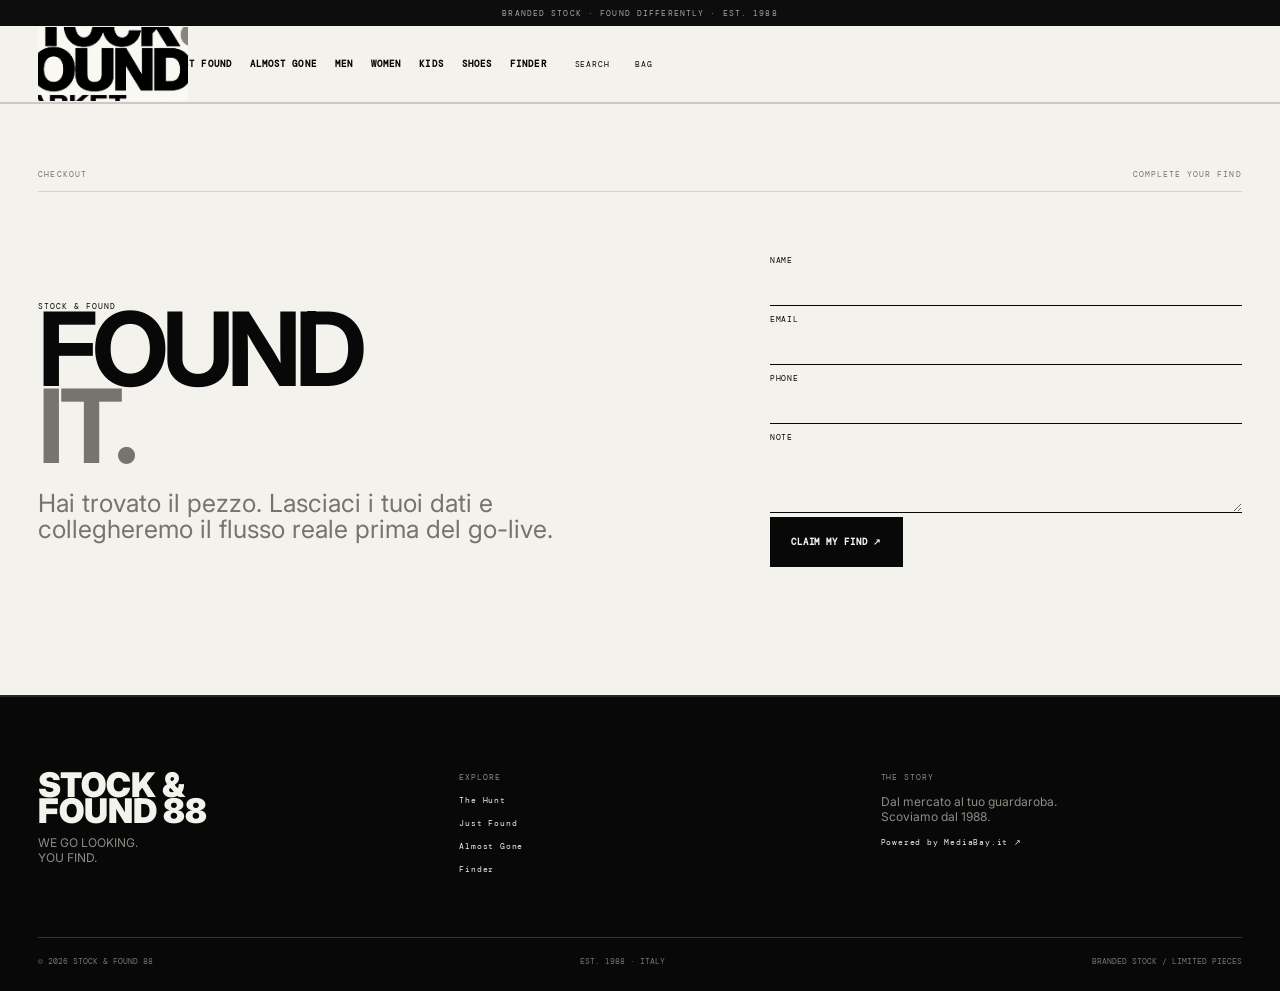
==== commit 33e0b4e8: "Stock and Found Market complete brand system" ====
--- a/checkout.html
+++ b/checkout.html
@@ -1 +1 @@
-<!doctype html><html lang="it"><head><meta charset="utf-8"><meta name="viewport" content="width=device-width,initial-scale=1"><title>CHECKOUT — STOCK & FOUND 88</title><link rel="stylesheet" href="styles.css?v=88.10"></head><body data-page="checkout"><div id="header"></div><main class="wrap checkout section"><div class="line"><span>CHECKOUT</span><span>COMPLETE YOUR FIND</span></div><div class="manifesto"><div><div class="eyebrow">STOCK &amp; FOUND 88</div><h2>FOUND<br><em>IT.</em></h2><p>Hai trovato il pezzo. Lasciaci i tuoi dati e collegheremo il flusso reale prima del go-live.</p></div><form id="checkoutForm"><label>NAME<input required name="name"></label><label>EMAIL<input required type="email" name="email"></label><label>PHONE<input name="phone"></label><label>NOTE<textarea name="note" rows="4"></textarea></label><button class="btn dark" type="submit">CLAIM MY FIND ↗</button></form></div></main><div id="footer"></div><div id="overlay" class="overlay"></div><aside id="cart" class="cart"></aside><script src="js/app.js?v=88.10"></script></body></html>+<!doctype html><html lang="it"><head><meta charset="utf-8"><meta name="viewport" content="width=device-width,initial-scale=1"><title>CHECKOUT — STOCK & FOUND 88</title><link rel="stylesheet" href="styles.css?v=88.10"><link rel="stylesheet" href="brand-system.css?v=96.1"></head><body data-page="checkout"><div id="header"></div><main class="wrap checkout section"><div class="line"><span>CHECKOUT</span><span>COMPLETE YOUR FIND</span></div><div class="manifesto"><div><div class="eyebrow">STOCK &amp; FOUND 88</div><h2>FOUND<br><em>IT.</em></h2><p>Hai trovato il pezzo. Lasciaci i tuoi dati e collegheremo il flusso reale prima del go-live.</p></div><form id="checkoutForm"><label>NAME<input required name="name"></label><label>EMAIL<input required type="email" name="email"></label><label>PHONE<input name="phone"></label><label>NOTE<textarea name="note" rows="4"></textarea></label><button class="btn dark" type="submit">CLAIM MY FIND ↗</button></form></div></main><div id="footer"></div><div id="overlay" class="overlay"></div><aside id="cart" class="cart"></aside><script src="js/app.js?v=88.10"></script><script src="js/brand-system.js?v=96.1"></script></body></html>
--- a/brand-system.css
+++ b/brand-system.css
@@ -0,0 +1,612 @@
+
+/* ============================================================
+   STOCK & FOUND MARKET — BRAND SYSTEM V1
+   Global visual identity for every page.
+   Brand: STOCK & FOUND MARKET
+   Heritage: EST. 1988
+   ============================================================ */
+
+:root{
+  --sfm-black:#080808;
+  --sfm-paper:#F3F2ED;
+  --sfm-acid:#D8FF32;
+  --sfm-red:#FF4A2F;
+  --sfm-line:#CBC9C1;
+  --sfm-muted:#77756E;
+  --sfm-gray:#A7A59E;
+  --sfm-white:#FFFFFF;
+
+  --sfm-display:Inter,Arial,Helvetica,sans-serif;
+  --sfm-mono:"DM Mono","Roboto Mono",monospace;
+
+  --sfm-radius:0px;
+  --sfm-ease:cubic-bezier(.2,.8,.2,1);
+}
+
+html,
+body{
+  width:100%!important;
+  max-width:100%!important;
+  min-width:0!important;
+  overflow-x:hidden!important;
+  background:var(--sfm-paper)!important;
+  color:var(--sfm-black)!important;
+}
+
+body.sfm-brand{
+  font-family:var(--sfm-display)!important;
+}
+
+/* -------------------- RESET / TYPE -------------------- */
+
+body.sfm-brand *,
+body.sfm-brand *::before,
+body.sfm-brand *::after{
+  border-radius:0!important;
+  box-sizing:border-box;
+}
+
+body.sfm-brand a{
+  color:inherit;
+  text-decoration:none;
+}
+
+body.sfm-brand img{
+  max-width:100%;
+}
+
+body.sfm-brand h1,
+body.sfm-brand h2,
+body.sfm-brand h3,
+body.sfm-brand h4,
+body.sfm-brand p{
+  text-wrap:balance;
+}
+
+body.sfm-brand h1,
+body.sfm-brand h2,
+body.sfm-brand h3{
+  letter-spacing:-.065em;
+}
+
+body.sfm-brand .eyebrow,
+body.sfm-brand .micro,
+body.sfm-brand .label,
+body.sfm-brand small,
+body.sfm-brand .meta,
+body.sfm-brand .product-code{
+  font-family:var(--sfm-mono)!important;
+  letter-spacing:.12em!important;
+  text-transform:uppercase;
+}
+
+/* -------------------- HEADER -------------------- */
+
+body.sfm-brand #header,
+body.sfm-brand header{
+  background:var(--sfm-paper)!important;
+  color:var(--sfm-black)!important;
+  border-bottom:1px solid var(--sfm-line)!important;
+  position:relative;
+  z-index:1000;
+}
+
+body.sfm-brand #header .logo,
+body.sfm-brand #header .site-logo,
+body.sfm-brand #header .brand,
+body.sfm-brand header .logo,
+body.sfm-brand header .site-logo,
+body.sfm-brand header .brand{
+  width:150px!important;
+  height:74px!important;
+  flex:0 0 150px!important;
+  position:relative!important;
+  overflow:hidden!important;
+  background:var(--sfm-paper)!important;
+  line-height:0!important;
+}
+
+body.sfm-brand .sfm-brand-logo{
+  position:absolute!important;
+  width:265%!important;
+  height:265%!important;
+  left:-82.5%!important;
+  top:-82.5%!important;
+  max-width:none!important;
+  object-fit:contain!important;
+  object-position:center!important;
+  display:block!important;
+}
+
+body.sfm-brand .nav a,
+body.sfm-brand .nav button,
+body.sfm-brand #header a,
+body.sfm-brand header a{
+  font-family:var(--sfm-mono)!important;
+  font-size:9px!important;
+  font-weight:700!important;
+  letter-spacing:.12em!important;
+  text-transform:uppercase;
+}
+
+body.sfm-brand #menuBtn,
+body.sfm-brand #searchBtn,
+body.sfm-brand #bagBtn{
+  color:var(--sfm-black)!important;
+}
+
+/* -------------------- GLOBAL BUTTON SYSTEM -------------------- */
+
+body.sfm-brand .btn,
+body.sfm-brand button[type="submit"],
+body.sfm-brand .checkout button,
+body.sfm-brand .finder button{
+  appearance:none!important;
+  border:1px solid var(--sfm-black)!important;
+  background:var(--sfm-black)!important;
+  color:var(--sfm-paper)!important;
+  min-height:50px!important;
+  padding:0 20px!important;
+  display:inline-flex!important;
+  align-items:center!important;
+  justify-content:center!important;
+  gap:7px!important;
+  font-family:var(--sfm-mono)!important;
+  font-size:9px!important;
+  font-weight:900!important;
+  letter-spacing:.1em!important;
+  text-transform:uppercase!important;
+  cursor:pointer;
+  transition:background .2s var(--sfm-ease),color .2s var(--sfm-ease),transform .2s var(--sfm-ease);
+}
+
+body.sfm-brand .btn:hover,
+body.sfm-brand button[type="submit"]:hover{
+  background:var(--sfm-acid)!important;
+  color:#000!important;
+  transform:translateY(-2px);
+}
+
+body.sfm-brand .btn.light{
+  background:var(--sfm-acid)!important;
+  color:#000!important;
+  border-color:var(--sfm-acid)!important;
+}
+
+body.sfm-brand .btn.light:hover{
+  background:var(--sfm-paper)!important;
+  border-color:var(--sfm-paper)!important;
+}
+
+body.sfm-brand .btn.outline,
+body.sfm-brand .secondary{
+  background:transparent!important;
+  color:var(--sfm-black)!important;
+}
+
+/* -------------------- HERO / MAJOR BANDS -------------------- */
+
+body.sfm-brand .hero{
+  background:var(--sfm-black)!important;
+  color:var(--sfm-paper)!important;
+  border:0!important;
+}
+
+body.sfm-brand .hero-copy p{
+  letter-spacing:-.085em!important;
+  font-weight:900!important;
+}
+
+body.sfm-brand .hero-copy p strong,
+body.sfm-brand .hero h1 em,
+body.sfm-brand .hero h2 em{
+  color:var(--sfm-acid)!important;
+}
+
+body.sfm-brand .hero-tag,
+body.sfm-brand .hero .micro{
+  color:rgba(243,242,237,.62)!important;
+}
+
+body.sfm-brand .market-pulse{
+  background:var(--sfm-acid)!important;
+  color:#000!important;
+  border:0!important;
+}
+
+body.sfm-brand .market-pulse *{
+  color:#000!important;
+}
+
+/* Eliminate old teal/blue branding remnants. */
+body.sfm-brand .darkband,
+body.sfm-brand .dark-band{
+  background:var(--sfm-black)!important;
+  color:var(--sfm-paper)!important;
+}
+
+body.sfm-brand [style*="#0f"],
+body.sfm-brand [style*="teal"],
+body.sfm-brand [style*="rgb(15,"]{
+  /* Intentional no-op hook; inline styles are handled in JS where possible. */
+}
+
+/* -------------------- SECTION SYSTEM -------------------- */
+
+body.sfm-brand main > section{
+  width:100%!important;
+  max-width:none!important;
+}
+
+body.sfm-brand .market-intro,
+body.sfm-brand .categories,
+body.sfm-brand .brand-wall,
+body.sfm-brand .newsletter{
+  background:var(--sfm-paper)!important;
+  color:var(--sfm-black)!important;
+}
+
+body.sfm-brand .market-intro::before,
+body.sfm-brand .categories::before,
+body.sfm-brand .brand-wall::before,
+body.sfm-brand .newsletter::before{
+  font-family:var(--sfm-mono)!important;
+  font-size:9px!important;
+  font-weight:900!important;
+  letter-spacing:.14em!important;
+  color:var(--sfm-muted)!important;
+}
+
+/* -------------------- MARKET / PRODUCT CARDS -------------------- */
+
+body.sfm-brand .market-stall,
+body.sfm-brand .market-tile,
+body.sfm-brand .product-card,
+body.sfm-brand .card,
+body.sfm-brand .product{
+  border-color:var(--sfm-line)!important;
+  background:var(--sfm-paper)!important;
+  color:var(--sfm-black)!important;
+}
+
+body.sfm-brand .market-stall:hover,
+body.sfm-brand .market-tile:hover,
+body.sfm-brand .product-card:hover{
+  background:#EAE9E2!important;
+}
+
+body.sfm-brand .market-stall img,
+body.sfm-brand .market-tile img,
+body.sfm-brand .product-card img,
+body.sfm-brand .product img{
+  filter:saturate(.9) contrast(1.02);
+}
+
+body.sfm-brand .badge,
+body.sfm-brand .product-badge,
+body.sfm-brand .tag{
+  background:var(--sfm-acid)!important;
+  color:#000!important;
+  border:0!important;
+  font-family:var(--sfm-mono)!important;
+  font-weight:900!important;
+  letter-spacing:.08em!important;
+}
+
+/* -------------------- SHOP / THE HUNT -------------------- */
+
+body.sfm-brand .shop,
+body.sfm-brand .shop-main,
+body.sfm-brand .products-section{
+  background:var(--sfm-paper)!important;
+}
+
+body.sfm-brand .shop h1,
+body.sfm-brand .hunt-title{
+  font-size:clamp(54px,9vw,140px)!important;
+  line-height:.8!important;
+  letter-spacing:-.085em!important;
+  font-weight:900!important;
+}
+
+body.sfm-brand .filters,
+body.sfm-brand .hunt-tools,
+body.sfm-brand .filterbar{
+  background:var(--sfm-paper)!important;
+  border-color:var(--sfm-line)!important;
+}
+
+body.sfm-brand .hunt-chip,
+body.sfm-brand .filter,
+body.sfm-brand select{
+  border:1px solid var(--sfm-black)!important;
+  background:transparent!important;
+  color:var(--sfm-black)!important;
+  font-family:var(--sfm-mono)!important;
+  font-size:9px!important;
+  font-weight:900!important;
+  letter-spacing:.08em!important;
+  text-transform:uppercase!important;
+}
+
+body.sfm-brand .hunt-chip.active,
+body.sfm-brand .filter.active{
+  background:var(--sfm-black)!important;
+  color:var(--sfm-paper)!important;
+}
+
+/* -------------------- PRODUCT PAGE -------------------- */
+
+body.sfm-brand .product-page,
+body.sfm-brand .product-detail,
+body.sfm-brand .product-info{
+  background:var(--sfm-paper)!important;
+  color:var(--sfm-black)!important;
+}
+
+body.sfm-brand .product-info h1{
+  font-size:clamp(42px,7vw,100px)!important;
+  line-height:.82!important;
+  font-weight:900!important;
+  letter-spacing:-.075em!important;
+}
+
+body.sfm-brand .product-info .price,
+body.sfm-brand .product-price{
+  font-family:var(--sfm-mono)!important;
+  font-weight:900!important;
+}
+
+body.sfm-brand .size,
+body.sfm-brand .size-btn,
+body.sfm-brand .sizes button{
+  background:transparent!important;
+  color:var(--sfm-black)!important;
+  border:1px solid var(--sfm-line)!important;
+  font-family:var(--sfm-mono)!important;
+}
+
+body.sfm-brand .size.selected,
+body.sfm-brand .size-btn.selected,
+body.sfm-brand .sizes button.selected{
+  background:var(--sfm-black)!important;
+  color:var(--sfm-paper)!important;
+  border-color:var(--sfm-black)!important;
+}
+
+body.sfm-brand .note{
+  border-left:3px solid var(--sfm-acid)!important;
+  background:#EAE9E2!important;
+  color:var(--sfm-black)!important;
+}
+
+/* -------------------- FINDER -------------------- */
+
+body.sfm-brand .finder,
+body.sfm-brand .finder-main{
+  background:var(--sfm-paper)!important;
+}
+
+body.sfm-brand .finder-modes{
+  border:1px solid var(--sfm-black)!important;
+}
+
+body.sfm-brand .finder-mode{
+  background:transparent!important;
+  color:var(--sfm-black)!important;
+  border-right:1px solid var(--sfm-black)!important;
+}
+
+body.sfm-brand .finder-mode.active,
+body.sfm-brand .finder-mode:hover{
+  background:var(--sfm-acid)!important;
+  color:#000!important;
+}
+
+body.sfm-brand .finder-surprise{
+  background:var(--sfm-black)!important;
+  color:var(--sfm-paper)!important;
+  border:0!important;
+}
+
+body.sfm-brand .finder input,
+body.sfm-brand .finder select{
+  background:transparent!important;
+  color:var(--sfm-black)!important;
+  border:0!important;
+  border-bottom:1px solid var(--sfm-black)!important;
+  border-radius:0!important;
+}
+
+/* -------------------- CHECKOUT -------------------- */
+
+body.sfm-brand .checkout,
+body.sfm-brand .checkout-page{
+  background:var(--sfm-paper)!important;
+  color:var(--sfm-black)!important;
+}
+
+body.sfm-brand .checkout h1{
+  font-size:clamp(56px,9vw,135px)!important;
+  line-height:.8!important;
+  letter-spacing:-.085em!important;
+  font-weight:900!important;
+}
+
+body.sfm-brand .checkout input,
+body.sfm-brand .checkout textarea,
+body.sfm-brand .checkout select{
+  background:transparent!important;
+  color:var(--sfm-black)!important;
+  border:0!important;
+  border-bottom:1px solid var(--sfm-black)!important;
+  border-radius:0!important;
+  padding:14px 0!important;
+  font-family:var(--sfm-display)!important;
+}
+
+/* -------------------- SEARCH / MOBILE MENU -------------------- */
+
+body.sfm-brand .search-panel{
+  background:var(--sfm-black)!important;
+  color:var(--sfm-paper)!important;
+  border:0!important;
+}
+
+body.sfm-brand .search-panel input{
+  color:var(--sfm-paper)!important;
+  border-color:var(--sfm-paper)!important;
+  background:transparent!important;
+}
+
+body.sfm-brand .mobile-menu{
+  background:var(--sfm-paper)!important;
+  color:var(--sfm-black)!important;
+}
+
+body.sfm-brand .mobile-menu a{
+  font-family:var(--sfm-display)!important;
+  font-weight:900!important;
+  letter-spacing:-.06em!important;
+  border-color:var(--sfm-line)!important;
+}
+
+body.sfm-brand .mobile-menu a:hover{
+  background:var(--sfm-acid)!important;
+}
+
+/* -------------------- CART -------------------- */
+
+body.sfm-brand .cart-drawer,
+body.sfm-brand #cartDrawer{
+  background:var(--sfm-paper)!important;
+  color:var(--sfm-black)!important;
+  border-left:1px solid var(--sfm-black)!important;
+}
+
+body.sfm-brand .carttop,
+body.sfm-brand .cartbottom{
+  border-color:var(--sfm-line)!important;
+}
+
+body.sfm-brand .cartbottom .btn{
+  background:var(--sfm-black)!important;
+  color:var(--sfm-acid)!important;
+}
+
+/* -------------------- STORY / CLOSING -------------------- */
+
+body.sfm-brand .split{
+  background:var(--sfm-black)!important;
+  color:var(--sfm-paper)!important;
+}
+
+body.sfm-brand .split h2 em,
+body.sfm-brand .closing h2 em{
+  color:var(--sfm-acid)!important;
+  font-style:normal!important;
+}
+
+body.sfm-brand .closing{
+  background:var(--sfm-acid)!important;
+  color:#000!important;
+}
+
+body.sfm-brand .closing h2 em{
+  color:transparent!important;
+  -webkit-text-stroke:2px #000!important;
+}
+
+body.sfm-brand .closing .btn{
+  background:#000!important;
+  color:var(--sfm-acid)!important;
+}
+
+/* -------------------- FOOTER -------------------- */
+
+body.sfm-brand footer,
+body.sfm-brand #footer{
+  background:var(--sfm-black)!important;
+  color:var(--sfm-paper)!important;
+  border-top:1px solid #262626!important;
+}
+
+body.sfm-brand footer a,
+body.sfm-brand #footer a{
+  color:var(--sfm-paper)!important;
+}
+
+body.sfm-brand footer .micro,
+body.sfm-brand #footer .micro,
+body.sfm-brand footer small,
+body.sfm-brand #footer small{
+  color:#8C8A83!important;
+}
+
+body.sfm-brand .sfm-footer-logo{
+  width:190px!important;
+  max-width:65vw!important;
+  background:var(--sfm-paper)!important;
+  display:block!important;
+}
+
+/* -------------------- REMOVE LEGACY TEAL -------------------- */
+
+body.sfm-brand .teal,
+body.sfm-brand .blue-band,
+body.sfm-brand .cyan-band{
+  background:var(--sfm-black)!important;
+  color:var(--sfm-paper)!important;
+}
+
+/* -------------------- RESPONSIVE -------------------- */
+
+@media(max-width:900px){
+  body.sfm-brand #header .logo,
+  body.sfm-brand #header .site-logo,
+  body.sfm-brand #header .brand,
+  body.sfm-brand header .logo,
+  body.sfm-brand header .site-logo,
+  body.sfm-brand header .brand{
+    width:138px!important;
+    height:68px!important;
+    flex-basis:138px!important;
+  }
+
+  body.sfm-brand .sfm-brand-logo{
+    width:265%!important;
+    height:265%!important;
+    left:-82.5%!important;
+    top:-82.5%!important;
+  }
+
+  body.sfm-brand .shop h1,
+  body.sfm-brand .hunt-title{
+    font-size:clamp(54px,17vw,90px)!important;
+  }
+
+  body.sfm-brand .product-info h1{
+    font-size:clamp(48px,15vw,82px)!important;
+  }
+
+  body.sfm-brand .finder-modes{
+    display:grid!important;
+    grid-template-columns:1fr!important;
+  }
+
+  body.sfm-brand .finder-mode{
+    border-right:0!important;
+    border-bottom:1px solid var(--sfm-black)!important;
+  }
+
+  body.sfm-brand .checkout h1{
+    font-size:clamp(58px,17vw,92px)!important;
+  }
+}
+
+@media(max-width:430px){
+  body.sfm-brand .btn{
+    min-height:48px!important;
+    padding:0 16px!important;
+  }
+}
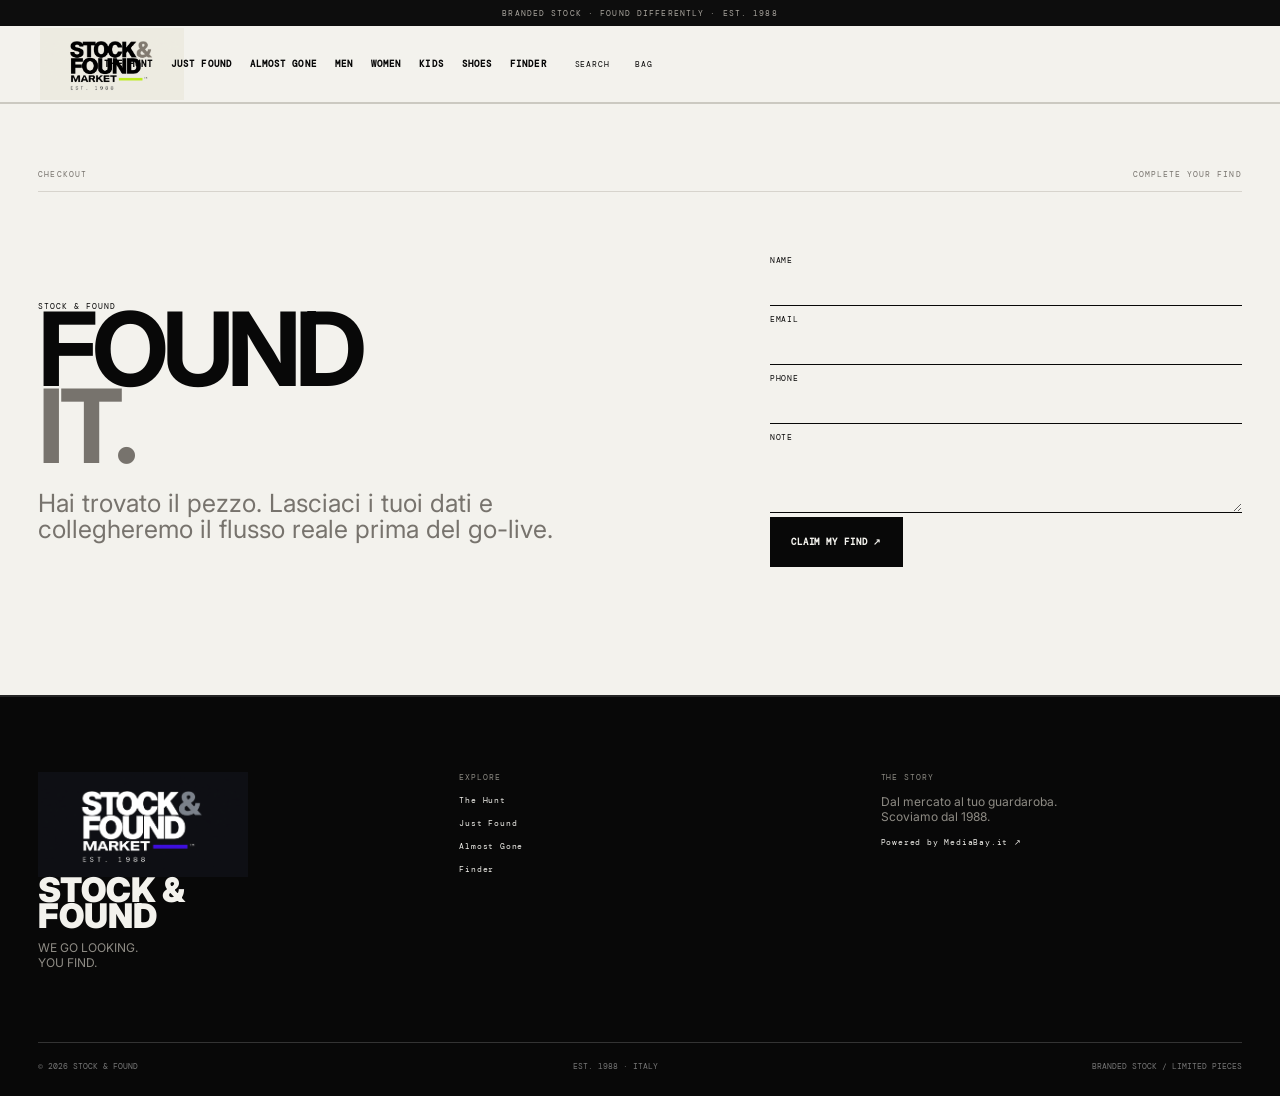
==== commit a85cdf49: "Unify Stock and Found Market logo across site" ====
--- a/checkout.html
+++ b/checkout.html
@@ -1 +1 @@
-<!doctype html><html lang="it"><head><meta charset="utf-8"><meta name="viewport" content="width=device-width,initial-scale=1"><title>CHECKOUT — STOCK & FOUND 88</title><link rel="stylesheet" href="styles.css?v=88.10"><link rel="stylesheet" href="brand-system.css?v=96.1"></head><body data-page="checkout"><div id="header"></div><main class="wrap checkout section"><div class="line"><span>CHECKOUT</span><span>COMPLETE YOUR FIND</span></div><div class="manifesto"><div><div class="eyebrow">STOCK &amp; FOUND 88</div><h2>FOUND<br><em>IT.</em></h2><p>Hai trovato il pezzo. Lasciaci i tuoi dati e collegheremo il flusso reale prima del go-live.</p></div><form id="checkoutForm"><label>NAME<input required name="name"></label><label>EMAIL<input required type="email" name="email"></label><label>PHONE<input name="phone"></label><label>NOTE<textarea name="note" rows="4"></textarea></label><button class="btn dark" type="submit">CLAIM MY FIND ↗</button></form></div></main><div id="footer"></div><div id="overlay" class="overlay"></div><aside id="cart" class="cart"></aside><script src="js/app.js?v=88.10"></script><script src="js/brand-system.js?v=96.1"></script></body></html>+<!doctype html><html lang="it"><head><meta charset="utf-8"><meta name="viewport" content="width=device-width,initial-scale=1"><title>CHECKOUT — STOCK & FOUND 88</title><link rel="stylesheet" href="styles.css?v=88.10"><link rel="stylesheet" href="brand-system.css?v=96.1"><link rel="stylesheet" href="header-footer-logo-fix.css?v=97.1"></head><body data-page="checkout"><div id="header"></div><main class="wrap checkout section"><div class="line"><span>CHECKOUT</span><span>COMPLETE YOUR FIND</span></div><div class="manifesto"><div><div class="eyebrow">STOCK &amp; FOUND 88</div><h2>FOUND<br><em>IT.</em></h2><p>Hai trovato il pezzo. Lasciaci i tuoi dati e collegheremo il flusso reale prima del go-live.</p></div><form id="checkoutForm"><label>NAME<input required name="name"></label><label>EMAIL<input required type="email" name="email"></label><label>PHONE<input name="phone"></label><label>NOTE<textarea name="note" rows="4"></textarea></label><button class="btn dark" type="submit">CLAIM MY FIND ↗</button></form></div></main><div id="footer"></div><div id="overlay" class="overlay"></div><aside id="cart" class="cart"></aside><script src="js/app.js?v=88.10"></script><script src="js/brand-system.js?v=96.1"></script><script src="js/header-footer-logo-fix.js?v=97.1"></script></body></html>
--- a/header-footer-logo-fix.css
+++ b/header-footer-logo-fix.css
@@ -0,0 +1,175 @@
+
+/* ============================================================
+   STOCK & FOUND MARKET — HEADER / FOOTER LOGO FIX
+   Code-only fix: uses the existing logo artwork, no image edit.
+   ============================================================ */
+
+:root{
+  --sfm-paper:#F3F2ED;
+  --sfm-black:#080808;
+  --sfm-acid:#D8FF32;
+  --sfm-line:#CBC9C1;
+}
+
+/* ---------- ONE HEADER SYSTEM ON EVERY PAGE ---------- */
+
+body.sfm-global-logo #header,
+body.sfm-global-logo header{
+  background:var(--sfm-paper)!important;
+  color:var(--sfm-black)!important;
+  border-bottom:1px solid var(--sfm-line)!important;
+}
+
+body.sfm-global-logo #header .logo,
+body.sfm-global-logo #header .site-logo,
+body.sfm-global-logo #header .brand,
+body.sfm-global-logo header .logo,
+body.sfm-global-logo header .site-logo,
+body.sfm-global-logo header .brand{
+  width:148px!important;
+  height:72px!important;
+  min-width:148px!important;
+  max-width:148px!important;
+  flex:0 0 148px!important;
+  display:flex!important;
+  align-items:center!important;
+  justify-content:center!important;
+  position:relative!important;
+  overflow:hidden!important;
+  background:transparent!important;
+  border:0!important;
+  line-height:0!important;
+}
+
+/* No pseudo text or old MARKET/88 lockups. */
+body.sfm-global-logo .logo::before,
+body.sfm-global-logo .logo::after,
+body.sfm-global-logo .site-logo::before,
+body.sfm-global-logo .site-logo::after,
+body.sfm-global-logo .brand::before,
+body.sfm-global-logo .brand::after{
+  content:none!important;
+  display:none!important;
+}
+
+/* Existing generated artwork: correct aspect ratio, no crop.
+   Multiply makes the paper background visually disappear against
+   the paper header without editing the source image. */
+body.sfm-global-logo .sfm-real-logo-img{
+  width:100%!important;
+  height:100%!important;
+  max-width:none!important;
+  object-fit:contain!important;
+  object-position:center!important;
+  display:block!important;
+  mix-blend-mode:multiply!important;
+  filter:none!important;
+}
+
+/* ---------- INTERNAL PAGES: EXACT SAME HEADER ---------- */
+
+body.sfm-global-logo[data-sfm-page="internal"] #header .logo,
+body.sfm-global-logo[data-sfm-page="internal"] #header .site-logo,
+body.sfm-global-logo[data-sfm-page="internal"] #header .brand,
+body.sfm-global-logo[data-sfm-page="internal"] header .logo,
+body.sfm-global-logo[data-sfm-page="internal"] header .site-logo,
+body.sfm-global-logo[data-sfm-page="internal"] header .brand{
+  width:148px!important;
+  height:72px!important;
+  min-width:148px!important;
+  max-width:148px!important;
+}
+
+/* ---------- FOOTER ---------- */
+
+body.sfm-global-logo #footer,
+body.sfm-global-logo footer{
+  background:var(--sfm-black)!important;
+  color:var(--sfm-paper)!important;
+  border-top:1px solid #252525!important;
+}
+
+body.sfm-global-logo .sfm-footer-logo{
+  width:210px!important;
+  height:auto!important;
+  max-width:70vw!important;
+  display:block!important;
+  object-fit:contain!important;
+  object-position:center!important;
+  /* Same artwork, visually converted for the dark footer.
+     No source image is changed. */
+  filter:invert(1)!important;
+  mix-blend-mode:screen!important;
+  background:transparent!important;
+}
+
+/* Hide duplicate old footer brand text when our image is mounted. */
+body.sfm-global-logo .sfm-footer-brand-copy{
+  display:none!important;
+}
+
+/* ---------- DESKTOP ---------- */
+
+@media(min-width:901px){
+  body.sfm-global-logo #header .logo,
+  body.sfm-global-logo #header .site-logo,
+  body.sfm-global-logo #header .brand,
+  body.sfm-global-logo header .logo,
+  body.sfm-global-logo header .site-logo,
+  body.sfm-global-logo header .brand{
+    width:172px!important;
+    height:78px!important;
+    min-width:172px!important;
+    max-width:172px!important;
+    flex-basis:172px!important;
+  }
+
+  body.sfm-global-logo .sfm-real-logo-img{
+    width:100%!important;
+    height:100%!important;
+  }
+}
+
+/* ---------- MOBILE ---------- */
+
+@media(max-width:900px){
+  body.sfm-global-logo #header .logo,
+  body.sfm-global-logo #header .site-logo,
+  body.sfm-global-logo #header .brand,
+  body.sfm-global-logo header .logo,
+  body.sfm-global-logo header .site-logo,
+  body.sfm-global-logo header .brand{
+    width:142px!important;
+    height:68px!important;
+    min-width:142px!important;
+    max-width:142px!important;
+    flex-basis:142px!important;
+  }
+
+  body.sfm-global-logo .sfm-real-logo-img{
+    width:100%!important;
+    height:100%!important;
+  }
+
+  body.sfm-global-logo .sfm-footer-logo{
+    width:185px!important;
+    max-width:72vw!important;
+  }
+}
+
+/* ---------- EXTRA SMALL DEVICES ---------- */
+
+@media(max-width:380px){
+  body.sfm-global-logo #header .logo,
+  body.sfm-global-logo #header .site-logo,
+  body.sfm-global-logo #header .brand,
+  body.sfm-global-logo header .logo,
+  body.sfm-global-logo header .site-logo,
+  body.sfm-global-logo header .brand{
+    width:128px!important;
+    height:62px!important;
+    min-width:128px!important;
+    max-width:128px!important;
+    flex-basis:128px!important;
+  }
+}
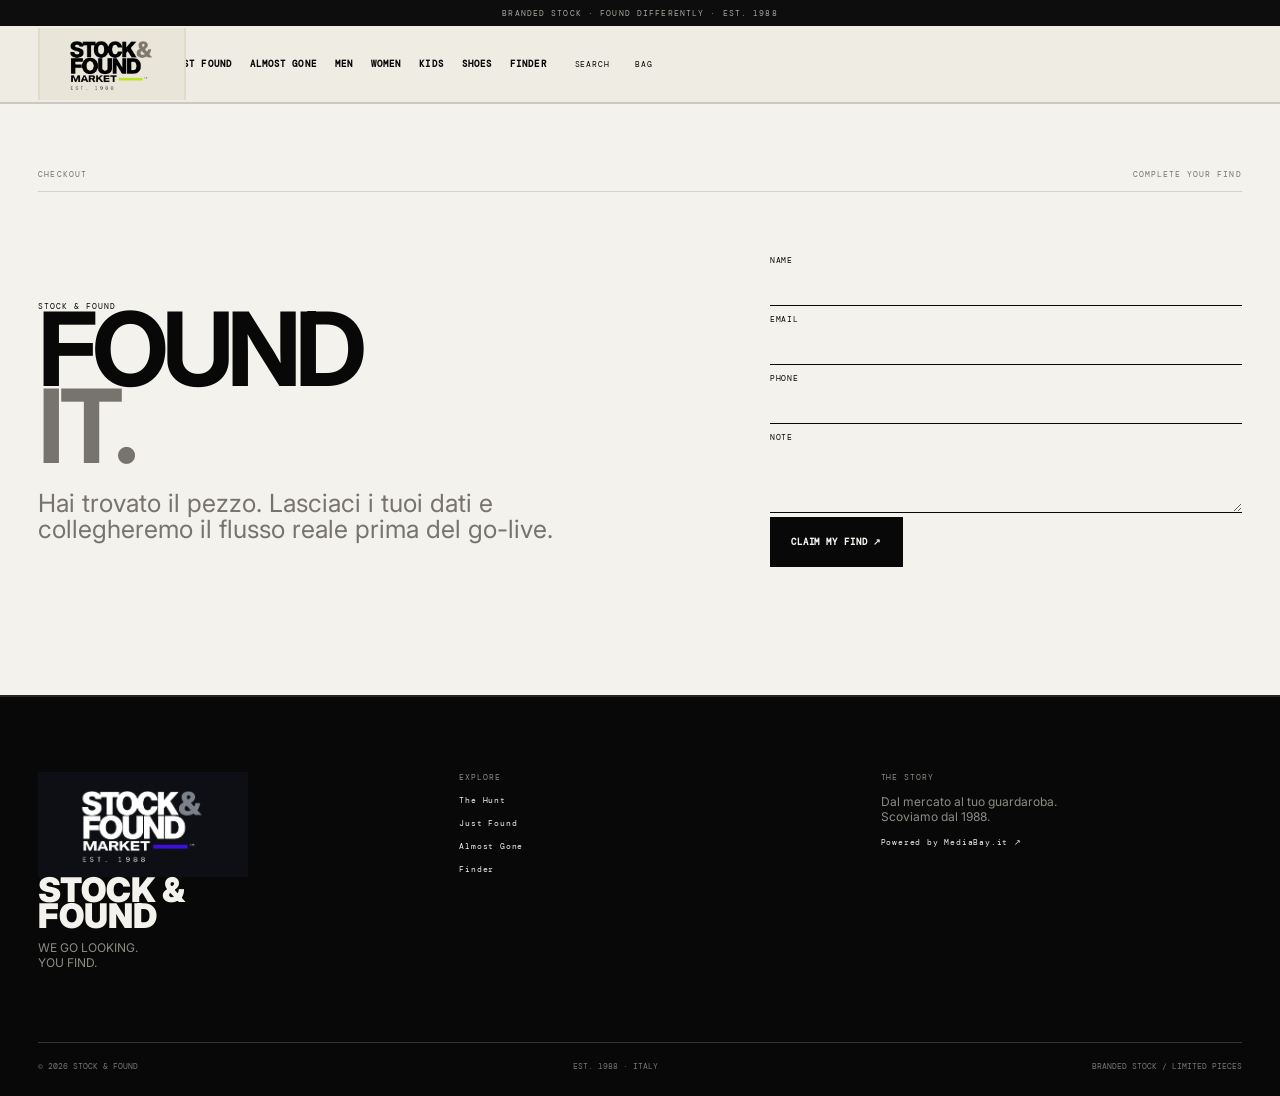
==== commit 3737efe8: "Match header background to logo artwork" ====
--- a/checkout.html
+++ b/checkout.html
@@ -1 +1 @@
-<!doctype html><html lang="it"><head><meta charset="utf-8"><meta name="viewport" content="width=device-width,initial-scale=1"><title>CHECKOUT — STOCK & FOUND 88</title><link rel="stylesheet" href="styles.css?v=88.10"><link rel="stylesheet" href="brand-system.css?v=96.1"><link rel="stylesheet" href="header-footer-logo-fix.css?v=97.1"></head><body data-page="checkout"><div id="header"></div><main class="wrap checkout section"><div class="line"><span>CHECKOUT</span><span>COMPLETE YOUR FIND</span></div><div class="manifesto"><div><div class="eyebrow">STOCK &amp; FOUND 88</div><h2>FOUND<br><em>IT.</em></h2><p>Hai trovato il pezzo. Lasciaci i tuoi dati e collegheremo il flusso reale prima del go-live.</p></div><form id="checkoutForm"><label>NAME<input required name="name"></label><label>EMAIL<input required type="email" name="email"></label><label>PHONE<input name="phone"></label><label>NOTE<textarea name="note" rows="4"></textarea></label><button class="btn dark" type="submit">CLAIM MY FIND ↗</button></form></div></main><div id="footer"></div><div id="overlay" class="overlay"></div><aside id="cart" class="cart"></aside><script src="js/app.js?v=88.10"></script><script src="js/brand-system.js?v=96.1"></script><script src="js/header-footer-logo-fix.js?v=97.1"></script></body></html>+<!doctype html><html lang="it"><head><meta charset="utf-8"><meta name="viewport" content="width=device-width,initial-scale=1"><title>CHECKOUT — STOCK & FOUND 88</title><link rel="stylesheet" href="styles.css?v=88.10"><link rel="stylesheet" href="brand-system.css?v=96.1"><link rel="stylesheet" href="header-footer-logo-fix.css?v=97.1"><link rel="stylesheet" href="header-bg-fix.css?v=98.1"></head><body data-page="checkout"><div id="header"></div><main class="wrap checkout section"><div class="line"><span>CHECKOUT</span><span>COMPLETE YOUR FIND</span></div><div class="manifesto"><div><div class="eyebrow">STOCK &amp; FOUND 88</div><h2>FOUND<br><em>IT.</em></h2><p>Hai trovato il pezzo. Lasciaci i tuoi dati e collegheremo il flusso reale prima del go-live.</p></div><form id="checkoutForm"><label>NAME<input required name="name"></label><label>EMAIL<input required type="email" name="email"></label><label>PHONE<input name="phone"></label><label>NOTE<textarea name="note" rows="4"></textarea></label><button class="btn dark" type="submit">CLAIM MY FIND ↗</button></form></div></main><div id="footer"></div><div id="overlay" class="overlay"></div><aside id="cart" class="cart"></aside><script src="js/app.js?v=88.10"></script><script src="js/brand-system.js?v=96.1"></script><script src="js/header-footer-logo-fix.js?v=97.1"></script><script src="js/header-bg-fix.js?v=98.1"></script></body></html>
--- a/header-bg-fix.css
+++ b/header-bg-fix.css
@@ -0,0 +1,48 @@
+
+/* STOCK & FOUND MARKET — HEADER BACKGROUND MATCH
+   The generated logo artwork has a background of RGB(239,236,227).
+   Match the entire header to that exact tone so the logo square disappears.
+*/
+
+:root{
+  --sfm-logo-paper:#EFECE3;
+}
+
+/* Header and all of its internal surfaces */
+body.sfm-header-bg-fix #header,
+body.sfm-header-bg-fix header,
+body.sfm-header-bg-fix #header *,
+body.sfm-header-bg-fix header *{
+  --header-bg:var(--sfm-logo-paper);
+}
+
+body.sfm-header-bg-fix #header,
+body.sfm-header-bg-fix header{
+  background:var(--sfm-logo-paper)!important;
+  background-color:var(--sfm-logo-paper)!important;
+}
+
+/* Prevent inherited paper backgrounds from exposing a different tone
+   around the actual logo image. */
+body.sfm-header-bg-fix #header .logo,
+body.sfm-header-bg-fix #header .site-logo,
+body.sfm-header-bg-fix #header .brand,
+body.sfm-header-bg-fix header .logo,
+body.sfm-header-bg-fix header .site-logo,
+body.sfm-header-bg-fix header .brand{
+  background:var(--sfm-logo-paper)!important;
+}
+
+/* Keep the logo image itself unchanged. */
+body.sfm-header-bg-fix .sfm-real-logo-img,
+body.sfm-header-bg-fix .sfm-brand-logo{
+  background:var(--sfm-logo-paper)!important;
+}
+
+/* On mobile the complete header row must use the same tone. */
+@media(max-width:900px){
+  body.sfm-header-bg-fix #header,
+  body.sfm-header-bg-fix header{
+    background-color:var(--sfm-logo-paper)!important;
+  }
+}
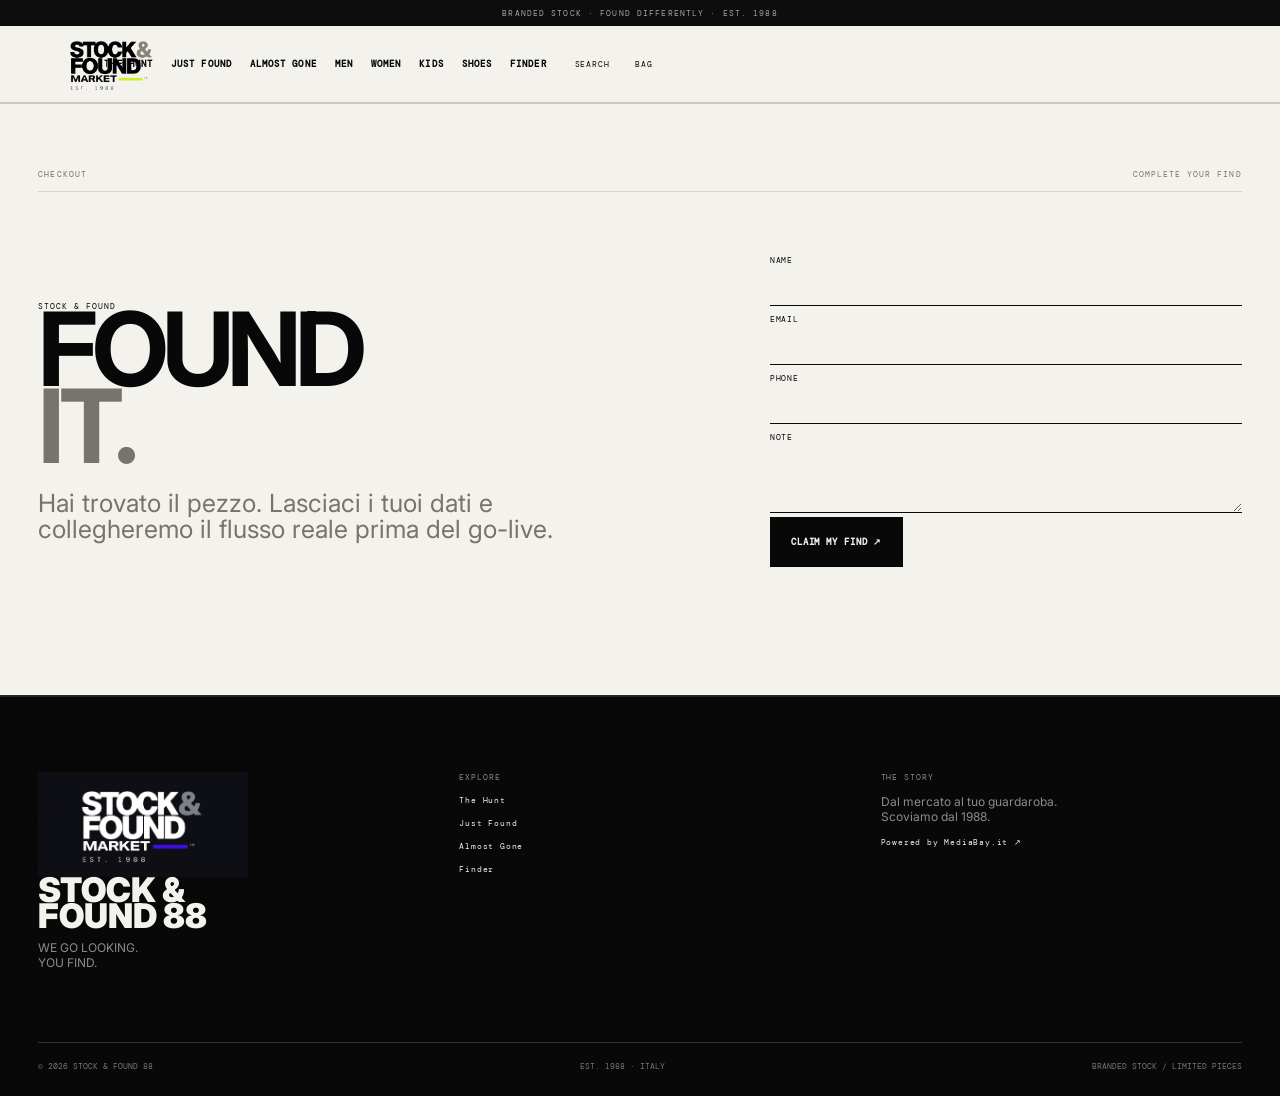
==== commit 27a77490: "Remove logo background box with brand compositing" ====
--- a/checkout.html
+++ b/checkout.html
@@ -1 +1 @@
-<!doctype html><html lang="it"><head><meta charset="utf-8"><meta name="viewport" content="width=device-width,initial-scale=1"><title>CHECKOUT — STOCK & FOUND 88</title><link rel="stylesheet" href="styles.css?v=88.10"><link rel="stylesheet" href="brand-system.css?v=96.1"><link rel="stylesheet" href="header-footer-logo-fix.css?v=97.1"><link rel="stylesheet" href="header-bg-fix.css?v=98.1"></head><body data-page="checkout"><div id="header"></div><main class="wrap checkout section"><div class="line"><span>CHECKOUT</span><span>COMPLETE YOUR FIND</span></div><div class="manifesto"><div><div class="eyebrow">STOCK &amp; FOUND 88</div><h2>FOUND<br><em>IT.</em></h2><p>Hai trovato il pezzo. Lasciaci i tuoi dati e collegheremo il flusso reale prima del go-live.</p></div><form id="checkoutForm"><label>NAME<input required name="name"></label><label>EMAIL<input required type="email" name="email"></label><label>PHONE<input name="phone"></label><label>NOTE<textarea name="note" rows="4"></textarea></label><button class="btn dark" type="submit">CLAIM MY FIND ↗</button></form></div></main><div id="footer"></div><div id="overlay" class="overlay"></div><aside id="cart" class="cart"></aside><script src="js/app.js?v=88.10"></script><script src="js/brand-system.js?v=96.1"></script><script src="js/header-footer-logo-fix.js?v=97.1"></script><script src="js/header-bg-fix.js?v=98.1"></script></body></html>+<!doctype html><html lang="it"><head><meta charset="utf-8"><meta name="viewport" content="width=device-width,initial-scale=1"><title>CHECKOUT — STOCK & FOUND 88</title><link rel="stylesheet" href="styles.css?v=88.10"><link rel="stylesheet" href="brand-system.css?v=96.1"><link rel="stylesheet" href="header-footer-logo-fix.css?v=97.1"><link rel="stylesheet" href="header-bg-fix.css?v=98.1"><link rel="stylesheet" href="logo-background-fix-v2.css?v=99.2"></head><body data-page="checkout"><div id="header"></div><main class="wrap checkout section"><div class="line"><span>CHECKOUT</span><span>COMPLETE YOUR FIND</span></div><div class="manifesto"><div><div class="eyebrow">STOCK &amp; FOUND 88</div><h2>FOUND<br><em>IT.</em></h2><p>Hai trovato il pezzo. Lasciaci i tuoi dati e collegheremo il flusso reale prima del go-live.</p></div><form id="checkoutForm"><label>NAME<input required name="name"></label><label>EMAIL<input required type="email" name="email"></label><label>PHONE<input name="phone"></label><label>NOTE<textarea name="note" rows="4"></textarea></label><button class="btn dark" type="submit">CLAIM MY FIND ↗</button></form></div></main><div id="footer"></div><div id="overlay" class="overlay"></div><aside id="cart" class="cart"></aside><script src="js/app.js?v=88.10"></script><script src="js/brand-system.js?v=96.1"></script><script src="js/header-footer-logo-fix.js?v=97.1"></script><script src="js/header-bg-fix.js?v=98.1"></script></body></html>
--- a/logo-background-fix-v2.css
+++ b/logo-background-fix-v2.css
@@ -0,0 +1,65 @@
+
+/* STOCK & FOUND MARKET — LOGO BACKGROUND FIX V2
+   Code-only: the source logo is not redrawn.
+   The light image field is composited away against the header paper.
+*/
+
+/* Header: darken makes the lighter logo canvas disappear into the
+   darker paper background while preserving the black artwork + acid line. */
+body.sfm-global-logo #header .sfm-real-logo-img,
+body.sfm-brand #header .sfm-brand-logo,
+body.sfm-global-logo header .sfm-real-logo-img,
+body.sfm-brand header .sfm-brand-logo{
+  background:transparent!important;
+  mix-blend-mode:darken!important;
+  isolation:isolate;
+  object-fit:contain!important;
+  object-position:center!important;
+}
+
+/* Remove any artificial logo box from all wrappers. */
+body.sfm-global-logo #header .logo,
+body.sfm-global-logo #header .site-logo,
+body.sfm-global-logo #header .brand,
+body.sfm-brand #header .logo,
+body.sfm-brand #header .site-logo,
+body.sfm-brand #header .brand,
+body.sfm-global-logo header .logo,
+body.sfm-global-logo header .site-logo,
+body.sfm-global-logo header .brand{
+  background:transparent!important;
+  box-shadow:none!important;
+  border:0!important;
+}
+
+/* The header itself owns the paper color. */
+body.sfm-global-logo #header,
+body.sfm-brand #header,
+body.sfm-global-logo header,
+body.sfm-brand header{
+  background:#F3F2ED!important;
+}
+
+/* Footer stays genuinely dark; invert the artwork and screen it,
+   so the original light canvas does not become a visible rectangle. */
+body.sfm-global-logo #footer .sfm-footer-logo,
+body.sfm-global-logo footer .sfm-footer-logo{
+  background:transparent!important;
+  filter:invert(1)!important;
+  mix-blend-mode:screen!important;
+  box-shadow:none!important;
+}
+
+/* Prevent old logo helper backgrounds. */
+body.sfm-global-logo .sfm-brand-logo,
+body.sfm-global-logo .sfm-real-logo-img{
+  box-shadow:none!important;
+}
+
+/* Mobile */
+@media(max-width:900px){
+  body.sfm-global-logo #header .sfm-real-logo-img,
+  body.sfm-brand #header .sfm-brand-logo{
+    mix-blend-mode:darken!important;
+  }
+}
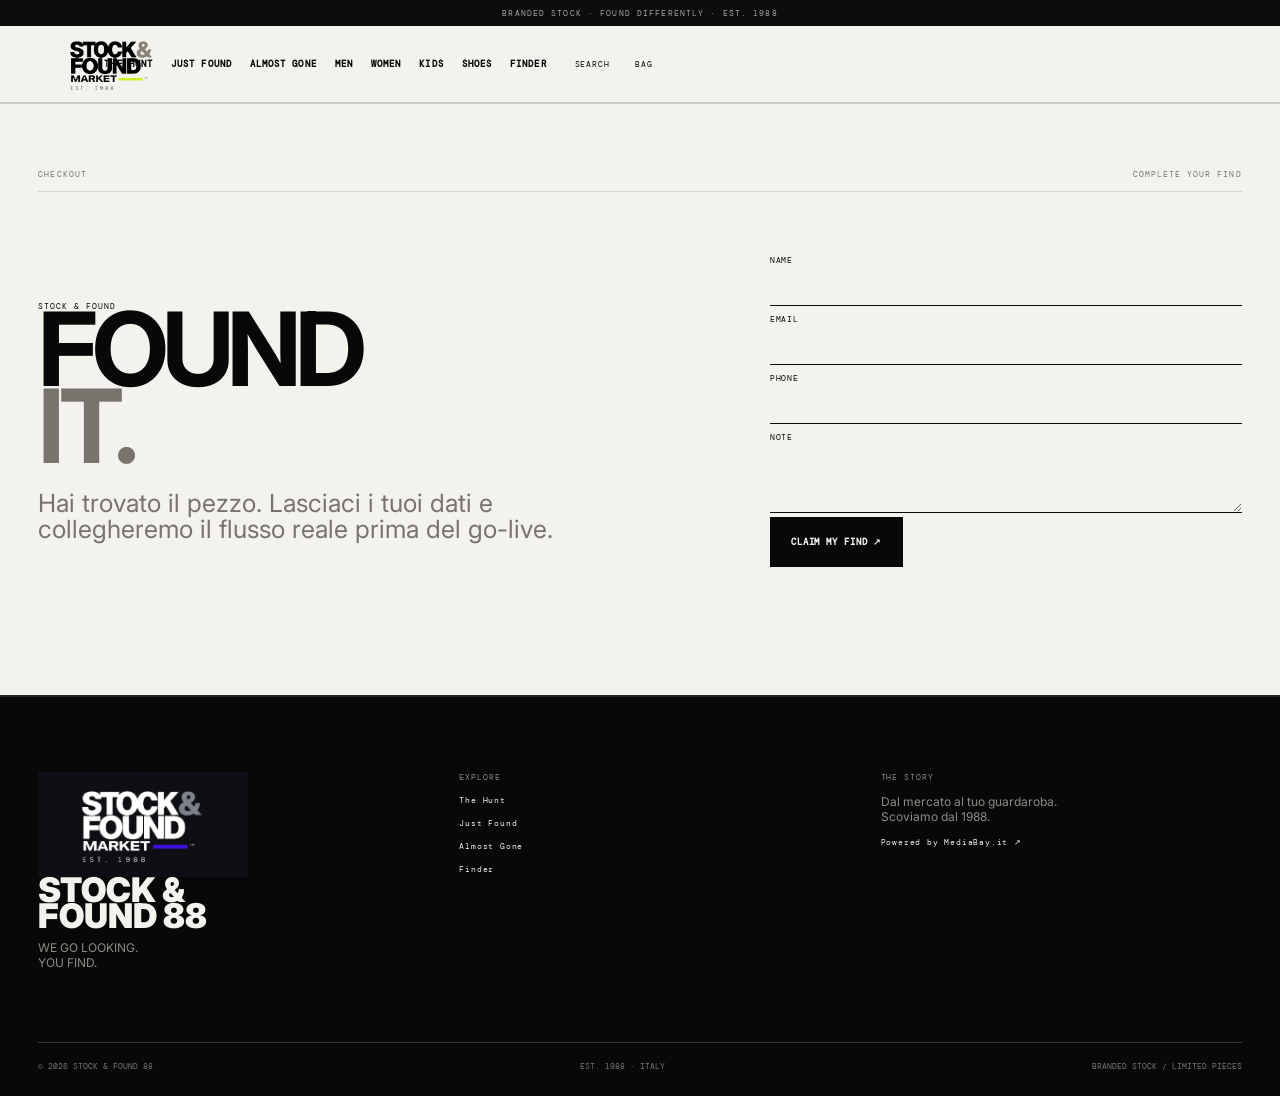
==== commit 6a5ed32a: "V3 redesign Market Story experience" ====
--- a/checkout.html
+++ b/checkout.html
@@ -1 +1 @@
-<!doctype html><html lang="it"><head><meta charset="utf-8"><meta name="viewport" content="width=device-width,initial-scale=1"><title>CHECKOUT — STOCK & FOUND 88</title><link rel="stylesheet" href="styles.css?v=88.10"><link rel="stylesheet" href="brand-system.css?v=96.1"><link rel="stylesheet" href="header-footer-logo-fix.css?v=97.1"><link rel="stylesheet" href="header-bg-fix.css?v=98.1"><link rel="stylesheet" href="logo-background-fix-v2.css?v=99.2"></head><body data-page="checkout"><div id="header"></div><main class="wrap checkout section"><div class="line"><span>CHECKOUT</span><span>COMPLETE YOUR FIND</span></div><div class="manifesto"><div><div class="eyebrow">STOCK &amp; FOUND 88</div><h2>FOUND<br><em>IT.</em></h2><p>Hai trovato il pezzo. Lasciaci i tuoi dati e collegheremo il flusso reale prima del go-live.</p></div><form id="checkoutForm"><label>NAME<input required name="name"></label><label>EMAIL<input required type="email" name="email"></label><label>PHONE<input name="phone"></label><label>NOTE<textarea name="note" rows="4"></textarea></label><button class="btn dark" type="submit">CLAIM MY FIND ↗</button></form></div></main><div id="footer"></div><div id="overlay" class="overlay"></div><aside id="cart" class="cart"></aside><script src="js/app.js?v=88.10"></script><script src="js/brand-system.js?v=96.1"></script><script src="js/header-footer-logo-fix.js?v=97.1"></script><script src="js/header-bg-fix.js?v=98.1"></script></body></html>+<!doctype html><html lang="it"><head><meta charset="utf-8"><meta name="viewport" content="width=device-width,initial-scale=1"><title>CHECKOUT — STOCK & FOUND 88</title><link rel="stylesheet" href="styles.css?v=88.10"><link rel="stylesheet" href="brand-system.css?v=96.1"><link rel="stylesheet" href="header-footer-logo-fix.css?v=97.1"><link rel="stylesheet" href="header-bg-fix.css?v=98.1"><link rel="stylesheet" href="logo-background-fix-v2.css?v=99.2"><link rel="stylesheet" href="market-story-v3.css?v=100.1"></head><body data-page="checkout"><div id="header"></div><main class="wrap checkout section"><div class="line"><span>CHECKOUT</span><span>COMPLETE YOUR FIND</span></div><div class="manifesto"><div><div class="eyebrow">STOCK &amp; FOUND 88</div><h2>FOUND<br><em>IT.</em></h2><p>Hai trovato il pezzo. Lasciaci i tuoi dati e collegheremo il flusso reale prima del go-live.</p></div><form id="checkoutForm"><label>NAME<input required name="name"></label><label>EMAIL<input required type="email" name="email"></label><label>PHONE<input name="phone"></label><label>NOTE<textarea name="note" rows="4"></textarea></label><button class="btn dark" type="submit">CLAIM MY FIND ↗</button></form></div></main><div id="footer"></div><div id="overlay" class="overlay"></div><aside id="cart" class="cart"></aside><script src="js/app.js?v=88.10"></script><script src="js/brand-system.js?v=96.1"></script><script src="js/header-footer-logo-fix.js?v=97.1"></script><script src="js/header-bg-fix.js?v=98.1"></script></body></html>
--- a/market-story-v3.css
+++ b/market-story-v3.css
@@ -0,0 +1,313 @@
+
+/* STOCK & FOUND 88 — MARKET STORY V3
+   Mobile-first editorial redesign.
+   Goal: less dead space, clearer hierarchy, stronger discovery behavior.
+*/
+
+:root{
+  --sfm-paper:#F3F2ED;
+  --sfm-ink:#0A0A0A;
+  --sfm-muted:#77756F;
+  --sfm-line:rgba(10,10,10,.16);
+  --sfm-acid:#D8FF32;
+}
+
+/* ===== SECTION RESET ===== */
+.market-intro,
+.market-story,
+.sfm-market-story-v2,
+.sfm-market-story{
+  position:relative;
+  background:var(--sfm-paper)!important;
+  color:var(--sfm-ink)!important;
+  overflow:hidden;
+}
+
+/* Kill the oversized gaps created by previous editorial layers */
+.market-intro{
+  min-height:0!important;
+  height:auto!important;
+  padding:clamp(56px,9vw,120px) 0 0!important;
+  margin:0!important;
+}
+
+/* ===== TOP STORY ===== */
+.market-intro .market-intro-inner,
+.market-intro .story-inner,
+.market-intro > div{
+  max-width:1400px;
+}
+
+.market-intro h2,
+.market-intro h1,
+.market-intro .market-title{
+  margin:0!important;
+  max-width:980px;
+  font-size:clamp(58px,13vw,168px)!important;
+  line-height:.82!important;
+  letter-spacing:-.075em!important;
+  font-weight:900!important;
+  text-transform:uppercase;
+}
+
+.market-intro h2 span,
+.market-intro h1 span{
+  display:block;
+}
+
+.market-intro p{
+  max-width:720px!important;
+  margin:38px 0 0!important;
+  font-size:clamp(19px,2.4vw,31px)!important;
+  line-height:1.13!important;
+  letter-spacing:-.025em!important;
+  color:var(--sfm-muted)!important;
+}
+
+.market-intro p strong{
+  color:var(--sfm-ink)!important;
+}
+
+.market-intro .market-enter,
+.market-intro .enter-hunt,
+.market-intro a[href*="shop"],
+.market-intro a[href*="finder"]{
+  display:inline-flex!important;
+  margin-top:30px!important;
+  padding:0!important;
+  border:0!important;
+  background:none!important;
+  color:var(--sfm-ink)!important;
+  font-family:inherit;
+  font-size:12px!important;
+  font-weight:700!important;
+  letter-spacing:.14em!important;
+  text-transform:uppercase;
+  text-decoration:none!important;
+}
+
+/* little cursor line */
+.market-intro .market-enter::after,
+.market-intro .enter-hunt::after{
+  content:"";
+  width:34px;
+  height:1px;
+  margin-left:12px;
+  background:currentColor;
+  transition:width .25s ease;
+}
+.market-intro .market-enter:hover::after,
+.market-intro .enter-hunt:hover::after{width:58px}
+
+/* ===== MARKET CARDS / STORY STEPS ===== */
+.market-intro .market-steps,
+.market-intro .story-steps,
+.market-intro .steps,
+.sfm-story-steps{
+  margin-top:clamp(64px,9vw,112px)!important;
+  border-top:1px solid var(--sfm-line);
+}
+
+.market-intro .market-step,
+.market-intro .story-step,
+.market-intro .step,
+.sfm-story-step{
+  min-height:0!important;
+  padding:25px 0 28px!important;
+  border-bottom:1px solid var(--sfm-line);
+  display:grid!important;
+  grid-template-columns:110px 1fr auto;
+  gap:24px;
+  align-items:start;
+  cursor:pointer;
+  transition:padding .3s ease, background .3s ease;
+}
+
+.market-intro .market-step:hover,
+.market-intro .story-step:hover,
+.market-intro .step:hover,
+.sfm-story-step:hover{
+  padding-left:18px!important;
+  padding-right:18px!important;
+  background:rgba(216,255,50,.38);
+}
+
+.market-intro .step-number,
+.market-intro .step-label,
+.sfm-story-step .step-number{
+  font-family:ui-monospace,SFMono-Regular,Menlo,monospace!important;
+  font-size:10px!important;
+  line-height:1.2!important;
+  letter-spacing:.14em!important;
+  text-transform:uppercase;
+  color:var(--sfm-muted)!important;
+}
+
+.market-intro .step-title,
+.market-intro .story-step-title,
+.market-intro .step h3,
+.sfm-story-step h3{
+  margin:0!important;
+  font-size:clamp(24px,4vw,52px)!important;
+  line-height:.94!important;
+  letter-spacing:-.045em!important;
+  font-weight:850!important;
+  text-transform:uppercase;
+}
+
+.market-intro .step-copy,
+.market-intro .story-step-copy{
+  max-width:430px;
+  margin:7px 0 0!important;
+  font-size:14px!important;
+  line-height:1.35!important;
+  color:var(--sfm-muted)!important;
+}
+
+.market-intro .step-arrow,
+.market-intro .story-step-arrow{
+  font-size:18px!important;
+  transition:transform .25s ease;
+}
+.market-intro .market-step:hover .step-arrow,
+.market-intro .story-step:hover .story-step-arrow,
+.market-intro .step:hover .step-arrow{transform:translate(4px,-4px)}
+
+/* ===== ACTIVE / CONTEXT BAR ===== */
+.sfm-story-context{
+  display:flex;
+  justify-content:space-between;
+  align-items:center;
+  gap:20px;
+  padding:17px 0;
+  border-bottom:1px solid var(--sfm-line);
+  font-family:ui-monospace,SFMono-Regular,Menlo,monospace;
+  font-size:10px;
+  letter-spacing:.12em;
+  text-transform:uppercase;
+}
+.sfm-story-context strong{font-weight:700}
+.sfm-story-context .context-action{
+  text-decoration:underline;
+  text-underline-offset:4px;
+}
+
+/* ===== DISCOVERY CTA ===== */
+.sfm-story-cta{
+  display:flex;
+  flex-wrap:wrap;
+  gap:10px;
+  padding:30px 0 80px;
+}
+.sfm-story-cta a,
+.sfm-story-cta button{
+  appearance:none;
+  border:1px solid var(--sfm-ink);
+  background:transparent;
+  color:var(--sfm-ink);
+  padding:15px 19px;
+  font:700 10px/1 ui-monospace,SFMono-Regular,Menlo,monospace;
+  letter-spacing:.12em;
+  text-transform:uppercase;
+  cursor:pointer;
+  transition:.22s ease;
+}
+.sfm-story-cta a:first-child,
+.sfm-story-cta button:first-child{
+  background:var(--sfm-ink);
+  color:var(--sfm-paper);
+}
+.sfm-story-cta a:hover,
+.sfm-story-cta button:hover{
+  background:var(--sfm-acid);
+  color:var(--sfm-ink);
+}
+
+/* ===== MOBILE ===== */
+@media (max-width:700px){
+  .market-intro{
+    padding:58px 0 0!important;
+  }
+
+  .market-intro h2,
+  .market-intro h1,
+  .market-intro .market-title{
+    font-size:clamp(55px,18vw,104px)!important;
+    line-height:.83!important;
+  }
+
+  .market-intro p{
+    margin-top:28px!important;
+    font-size:21px!important;
+    line-height:1.12!important;
+    max-width:100%!important;
+  }
+
+  .market-intro .market-steps,
+  .market-intro .story-steps,
+  .market-intro .steps,
+  .sfm-story-steps{
+    margin-top:56px!important;
+  }
+
+  .market-intro .market-step,
+  .market-intro .story-step,
+  .market-intro .step,
+  .sfm-story-step{
+    grid-template-columns:55px 1fr auto!important;
+    gap:10px!important;
+    padding:21px 0 23px!important;
+  }
+
+  .market-intro .market-step:hover,
+  .market-intro .story-step:hover,
+  .market-intro .step:hover,
+  .sfm-story-step:hover{
+    padding-left:10px!important;
+    padding-right:10px!important;
+  }
+
+  .market-intro .step-title,
+  .market-intro .story-step-title,
+  .market-intro .step h3,
+  .sfm-story-step h3{
+    font-size:29px!important;
+  }
+
+  .market-intro .step-copy,
+  .market-intro .story-step-copy{
+    font-size:13px!important;
+    margin-top:9px!important;
+  }
+
+  .sfm-story-context{
+    font-size:9px;
+  }
+
+  .sfm-story-cta{
+    padding-bottom:58px;
+  }
+
+  .sfm-story-cta a,
+  .sfm-story-cta button{
+    flex:1 1 auto;
+    min-width:145px;
+  }
+}
+
+/* ===== REMOVE LEGACY DUPLICATE HEADERS ===== */
+.market-intro .legacy-today-title,
+.market-intro .old-today-title{
+  display:none!important;
+}
+
+/* Reveal */
+.market-story-v3-reveal{
+  opacity:0;
+  transform:translateY(22px);
+  transition:opacity .65s ease,transform .65s cubic-bezier(.2,.7,.2,1);
+}
+.market-story-v3-reveal.is-visible{
+  opacity:1;
+  transform:none;
+}
